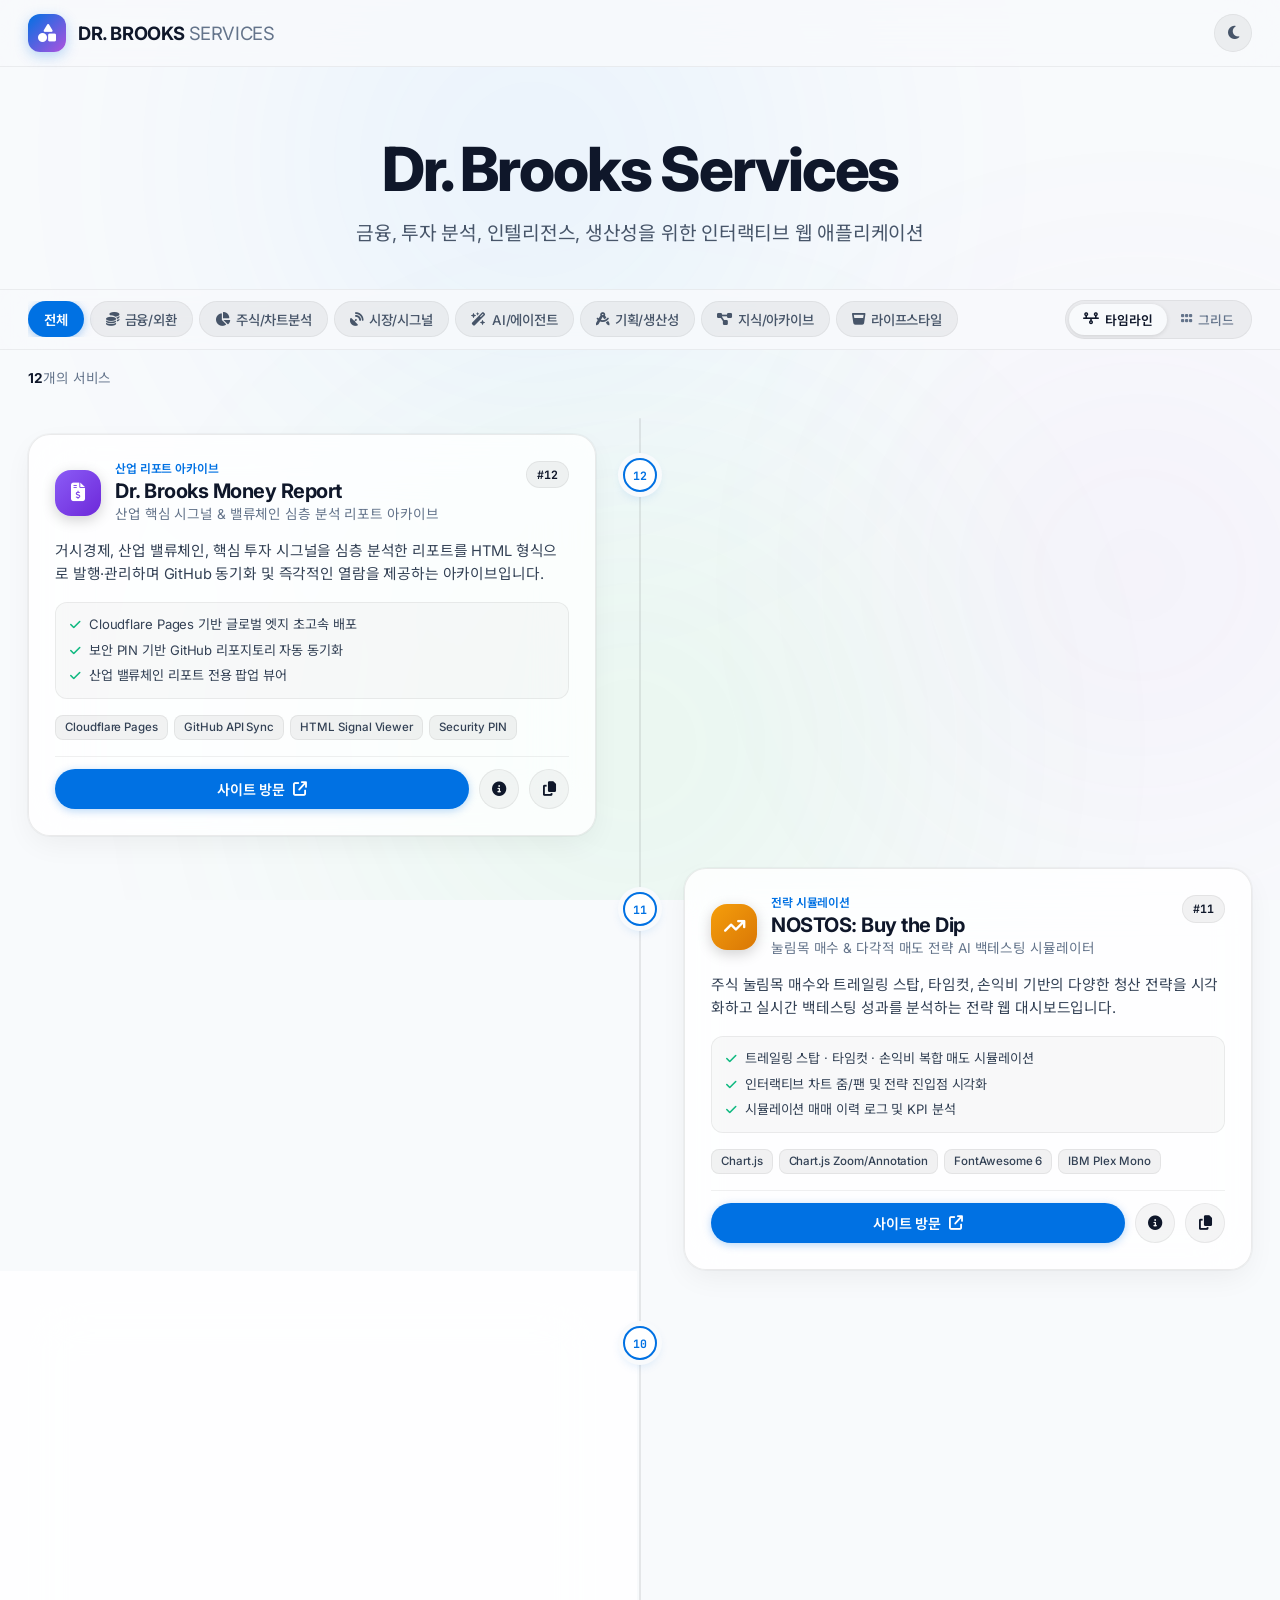
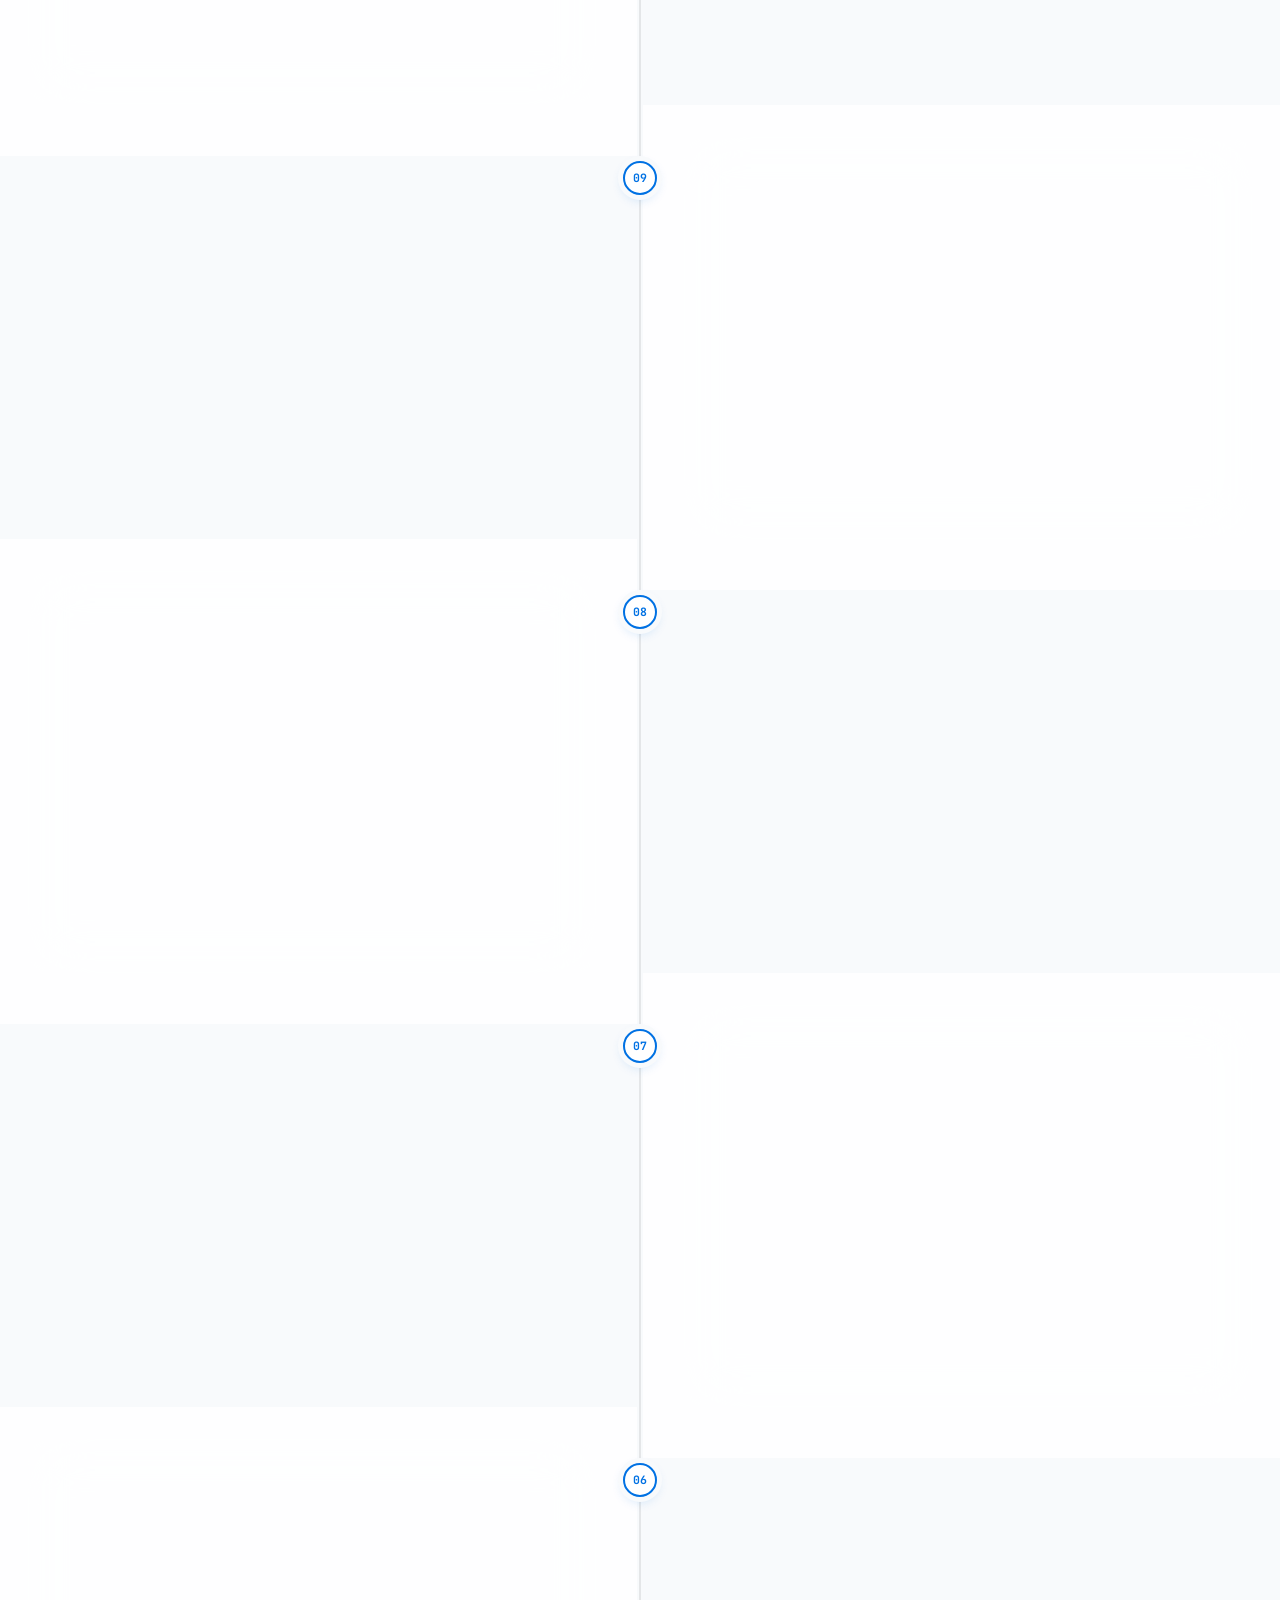
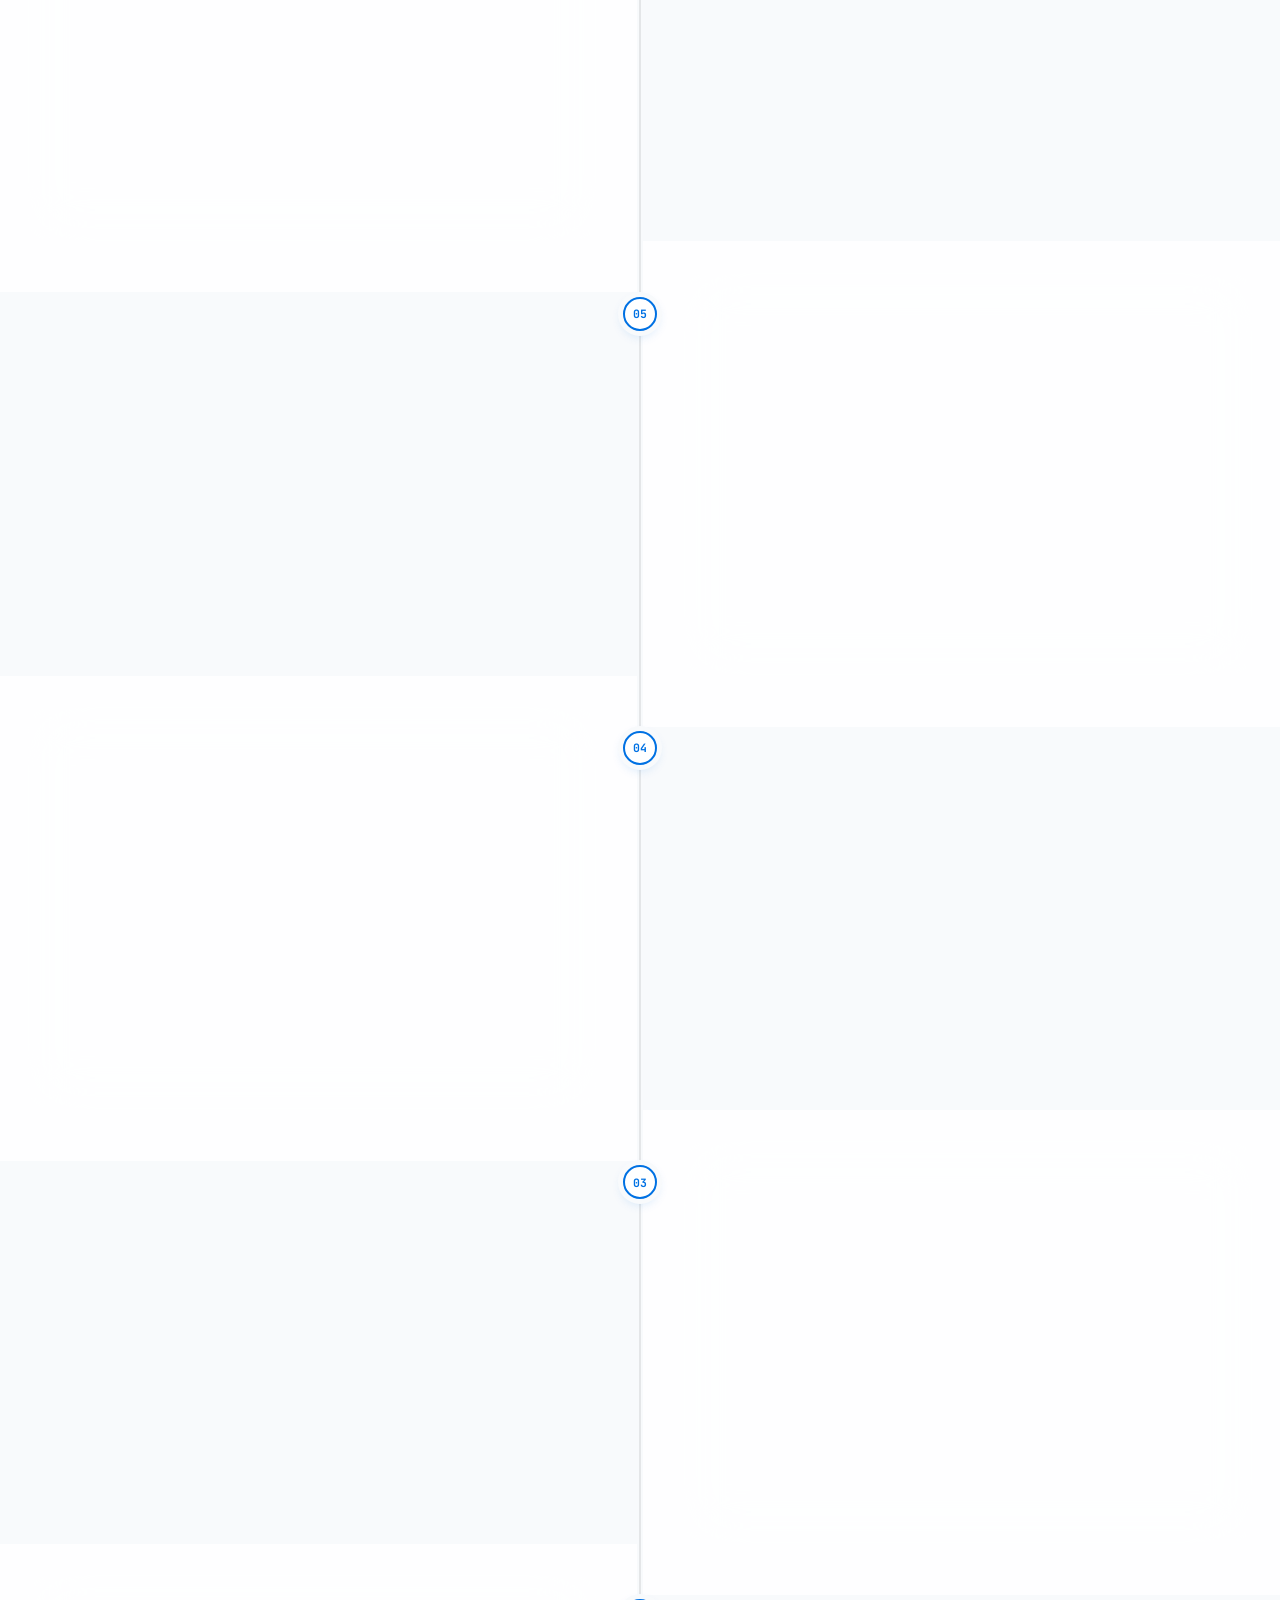
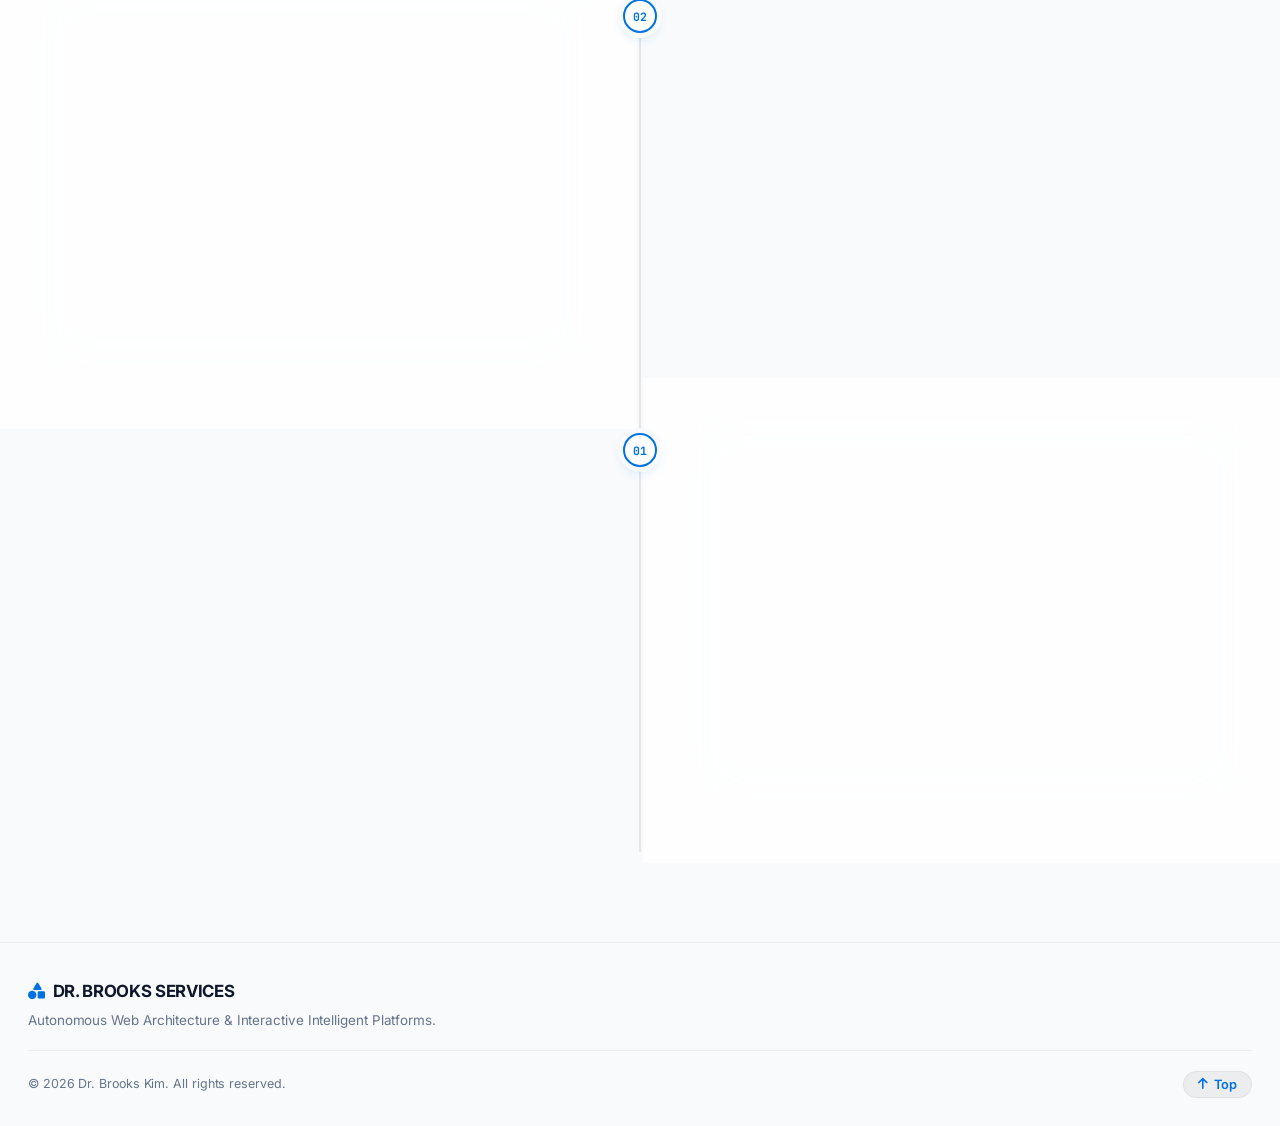
==== index.html @ bc6098f4 "Revert "perf: optimize scroll rendering pipeline and GPU compositing for Chrome" This reverts commit" ====
<!DOCTYPE html>
<html lang="ko" data-theme="light">
<head>
  <meta charset="UTF-8">
  <meta name="viewport" content="width=device-width, initial-scale=1.0">
  <title>Dr. Brooks Services</title>
  <meta name="description" content="Dr. Brooks Kim의 웹 서비스 및 애플리케이션 포털">
  
  <!-- Open Graph -->
  <meta property="og:title" content="Dr. Brooks Services">
  <meta property="og:description" content="금융, 투자, AI, 생산성을 위한 인터랙티브 웹 서비스 모음">
  <meta property="og:type" content="website">

  <!-- Favicon -->
  <link rel="icon" href="data:image/svg+xml,<svg xmlns=%22http://www.w3.org/2000/svg%22 viewBox=%220 0 100 100%22><text y=%22.9em%22 font-size=%2290%22>🚀</text></svg>">

  <!-- Google Fonts: Inter & Noto Sans KR -->
  <link rel="preconnect" href="https://fonts.googleapis.com">
  <link rel="preconnect" href="https://fonts.gstatic.com" crossorigin>
  <link href="https://fonts.googleapis.com/css2?family=Inter:wght@300;400;500;600;700;800;900&family=JetBrains+Mono:wght@400;500;600;700&family=Noto+Sans+KR:wght@300;400;500;600;700;800;900&display=swap" rel="stylesheet">
  
  <!-- FontAwesome 6 CDN -->
  <link rel="stylesheet" href="https://cdnjs.cloudflare.com/ajax/libs/font-awesome/6.5.1/css/all.min.css">

  <!-- Custom Stylesheet -->
  <link rel="stylesheet" href="style.css?v=20260821_01">
</head>
<body>

  <!-- Ambient Glow Background Canvas -->
  <div class="ambient-glow" aria-hidden="true">
    <div class="glow-sphere sphere-1"></div>
    <div class="glow-sphere sphere-2"></div>
    <div class="glow-sphere sphere-3"></div>
  </div>

  <!-- Main App Shell -->
  <div class="app-layout">
    
    <!-- Top Navigation Header -->
    <header class="site-header">
      <div class="header-container">
        <div class="brand-group">
          <div class="brand-logo">
            <span class="logo-icon"><i class="fa-solid fa-shapes"></i></span>
          </div>
          <div class="brand-meta">
            <h1 class="brand-title">DR. BROOKS <span>SERVICES</span></h1>
          </div>
        </div>

        <div class="header-actions">
          <button id="themeToggleBtn" class="btn-theme-toggle" aria-label="테마 전환" title="다크/라이트 테마 전환">
            <i class="fa-solid fa-moon icon-dark"></i>
            <i class="fa-solid fa-sun icon-light"></i>
          </button>
        </div>
      </div>
    </header>

    <!-- Hero Section -->
    <section class="hero-section">
      <div class="hero-content">
        <h2 class="hero-title">
          Dr. Brooks Services
        </h2>
        <p class="hero-desc">
          금융, 투자 분석, 인텔리전스, 생산성을 위한 인터랙티브 웹 애플리케이션
        </p>
      </div>
    </section>

    <!-- Interactive Control Bar -->
    <section class="control-section">
      <div class="control-container">
        
        <!-- Category Filter Tabs -->
        <div class="filter-tabs-scroll">
          <div class="filter-tabs" id="categoryFilterGroup" role="tablist">
            <button class="filter-tab active" data-category="all" role="tab" aria-selected="true">
              전체
            </button>
            <button class="filter-tab" data-category="finance" role="tab" aria-selected="false">
              <i class="fa-solid fa-coins"></i> 금융/외환
            </button>
            <button class="filter-tab" data-category="stock" role="tab" aria-selected="false">
              <i class="fa-solid fa-chart-pie"></i> 주식/차트분석
            </button>
            <button class="filter-tab" data-category="market" role="tab" aria-selected="false">
              <i class="fa-solid fa-satellite-dish"></i> 시장/시그널
            </button>
            <button class="filter-tab" data-category="ai" role="tab" aria-selected="false">
              <i class="fa-solid fa-wand-magic-sparkles"></i> AI/에이전트
            </button>
            <button class="filter-tab" data-category="productivity" role="tab" aria-selected="false">
              <i class="fa-solid fa-compass-drafting"></i> 기획/생산성
            </button>
            <button class="filter-tab" data-category="knowledge" role="tab" aria-selected="false">
              <i class="fa-solid fa-diagram-project"></i> 지식/아카이브
            </button>
            <button class="filter-tab" data-category="lifestyle" role="tab" aria-selected="false">
              <i class="fa-solid fa-whiskey-glass"></i> 라이프스타일
            </button>
          </div>
        </div>

        <!-- View Mode Toggle Buttons -->
        <div class="view-toggle-group">
          <button id="viewTimelineBtn" class="btn-view-toggle active" data-view="timeline" title="타임라인 뷰">
            <i class="fa-solid fa-timeline"></i>
            <span class="view-label">타임라인</span>
          </button>
          <button id="viewGridBtn" class="btn-view-toggle" data-view="grid" title="그리드 뷰">
            <i class="fa-solid fa-grip"></i>
            <span class="view-label">그리드</span>
          </button>
        </div>

      </div>
    </section>

    <!-- Active Filter Status & Result Count -->
    <div class="results-bar-container">
      <div class="results-bar">
        <div class="results-count">
          <span id="filteredCount">12</span>개의 서비스
        </div>
        <div class="results-actions">
          <button id="resetFiltersBtn" class="btn-reset-filters hidden">
            <i class="fa-solid fa-rotate-left"></i> 필터 초기화
          </button>
        </div>
      </div>
    </div>

    <!-- Main Content Area: Timeline View or Grid View Container -->
    <main class="main-showcase-container">
      
      <!-- 1. Timeline View Container (Default) -->
      <section id="timelineViewSection" class="timeline-section active">
        <div class="timeline-track"></div>
        <div class="timeline-items" id="timelineItemsContainer">
          <!-- Timeline Cards rendered by app.js -->
        </div>
      </section>

      <!-- 2. Grid View Container -->
      <section id="gridViewSection" class="grid-section">
        <div class="services-grid" id="gridItemsContainer">
          <!-- Grid Cards rendered by app.js -->
        </div>
      </section>

      <!-- Empty State -->
      <div id="emptyStateContainer" class="empty-state hidden">
        <div class="empty-icon"><i class="fa-solid fa-magnifying-glass"></i></div>
        <h3>검색 결과가 없습니다</h3>
        <p>다른 검색어나 카테고리 필터를 선택해 보세요.</p>
        <button id="emptyResetBtn" class="btn btn-primary">전체 서비스 보기</button>
      </div>

    </main>

    <!-- Footer -->
    <footer class="site-footer">
      <div class="footer-container">
        <div class="footer-brand">
          <div class="footer-logo">
            <i class="fa-solid fa-shapes"></i>
            <span>DR. BROOKS SERVICES</span>
          </div>
          <p class="footer-desc">
            Autonomous Web Architecture &amp; Interactive Intelligent Platforms.
          </p>
        </div>
      </div>

      <div class="footer-bottom">
        <p>&copy; 2026 Dr. Brooks Kim. All rights reserved.</p>
        <button id="backToTopBtn" class="btn-back-to-top" title="맨 위로 이동">
          <i class="fa-solid fa-arrow-up"></i> Top
        </button>
      </div>
    </footer>

  </div>

  <!-- Service Detail Modal -->
  <div id="serviceDetailModal" class="modal-overlay hidden" role="dialog" aria-modal="true" aria-labelledby="modalTitle">
    <div class="modal-backdrop" id="modalBackdrop"></div>
    <div class="modal-card">
      
      <!-- Modal Header -->
      <div class="modal-header">
        <div class="modal-badge-group">
          <span class="modal-category-badge" id="modalCategoryBadge">Finance</span>
        </div>
        <button class="modal-close-btn" id="modalCloseBtn" aria-label="닫기">
          <i class="fa-solid fa-xmark"></i>
        </button>
      </div>

      <!-- Modal Body -->
      <div class="modal-body">
        <div class="modal-hero-info">
          <div class="modal-icon-wrap" id="modalIconWrap">
            <i class="fa-solid fa-coins" id="modalIcon"></i>
          </div>
          <div class="modal-titles">
            <h3 class="modal-title" id="modalTitle">서비스명</h3>
            <p class="modal-tagline" id="modalTagline">서비스 슬로건</p>
          </div>
        </div>

        <p class="modal-description" id="modalDesc">상세 설명</p>

        <!-- Highlights Section -->
        <div class="modal-section">
          <h4 class="modal-section-title"><i class="fa-solid fa-star"></i> 주요 기능</h4>
          <ul class="modal-highlights-list" id="modalHighlights">
            <!-- Rendered by JS -->
          </ul>
        </div>

        <!-- Tech Stack Section -->
        <div class="modal-section">
          <h4 class="modal-section-title"><i class="fa-solid fa-code"></i> 기술 스택</h4>
          <div class="modal-tech-stack" id="modalTechStack">
            <!-- Rendered by JS -->
          </div>
        </div>

        <!-- Meta Info Grid -->
        <div class="modal-meta-grid">
          <div class="modal-meta-item">
            <span class="meta-lbl">도메인</span>
            <span class="meta-val" id="modalDomain">drbrookskim.github.io</span>
          </div>
        </div>
      </div>

      <!-- Modal Footer -->
      <div class="modal-footer">
        <button class="btn btn-secondary" id="modalCopyUrlBtn">
          <i class="fa-solid fa-link"></i> 링크 복사
        </button>
        <a href="#" target="_blank" rel="noopener" class="btn btn-primary" id="modalLaunchBtn">
          <span>사이트 방문</span>
          <i class="fa-solid fa-arrow-up-right-from-square"></i>
        </a>
      </div>

    </div>
  </div>

  <!-- Toast Notification Container -->
  <div id="toastContainer" class="toast-container" aria-live="polite"></div>

  <!-- Application Logic -->
  <script src="app.js?v=20260821_01"></script>
</body>
</html>
---- style.css ----
/* ==========================================================================
   DR. BROOKS SERVICES — GLASSMORPHISM THEME SYSTEM
   Optimized for Apple-inspired Light & Dark Modes
   ========================================================================== */

/* --- 1. Design Tokens & Color Palette --- */
:root {
  /* Typography Stack: English -> Inter, Korean -> Noto Sans KR */
  --font-system: 'Inter', 'Noto Sans KR', -apple-system, BlinkMacSystemFont, 'Segoe UI', Roboto, sans-serif;
  --font-mono: 'JetBrains Mono', 'Noto Sans KR', ui-monospace, Menlo, Consolas, monospace;

  /* Squircles & Radius */
  --radius-xs: 8px;
  --radius-sm: 12px;
  --radius-md: 16px;
  --radius-lg: 22px;
  --radius-xl: 28px;
  --radius-full: 9999px;

  /* Apple Spring Motion Timings */
  --spring-instant: 100ms cubic-bezier(0, 0, 0.2, 1);
  --spring-snappy: 0.3s cubic-bezier(0.16, 1, 0.3, 1);
  --spring-gentle: 0.45s cubic-bezier(0.16, 1, 0.3, 1);
  --spring-bounce: 0.5s cubic-bezier(0.34, 1.56, 0.64, 1);

  /* Light Theme (Pristine Light Glassmorphism on Clean Modern Canvas) */
  --bg-body: #f8fafc;
  --bg-card: rgba(255, 255, 255, 0.82);
  --bg-card-hover: rgba(255, 255, 255, 0.95);
  --bg-chrome: rgba(248, 250, 252, 0.84);
  --bg-elevated: rgba(0, 0, 0, 0.04);
  --bg-subtle: rgba(0, 0, 0, 0.02);
  --bg-pill: rgba(0, 0, 0, 0.05);

  --border-glass: rgba(0, 0, 0, 0.08);
  --border-subtle: rgba(0, 0, 0, 0.05);
  --border-divider: rgba(0, 0, 0, 0.06);

  --text-primary: #0f172a;
  --text-secondary: #475569;
  --text-muted: #64748b;
  --text-faint: #94a3b8;

  /* Card Internal Colors (Light Glass) */
  --card-text-title: #0f172a;
  --card-text-desc: #334155;
  --card-text-muted: #64748b;
  --card-bg-subtle: rgba(0, 0, 0, 0.025);
  --card-border-subtle: rgba(0, 0, 0, 0.06);
  --card-bg-pill: rgba(0, 0, 0, 0.05);
  --card-btn-detail: rgba(0, 0, 0, 0.04);
  --card-btn-detail-hover: rgba(0, 0, 0, 0.08);

  /* Apple Accent Colors */
  --apple-blue: #0071e3;
  --apple-blue-hover: #0077ed;
  --apple-teal: #0284c7;
  --apple-green: #10b981;
  --apple-amber: #f59e0b;
  --apple-purple: #8b5cf6;
  --apple-rose: #f43f5e;

  /* Shadows */
  --shadow-ambient: 0 4px 14px rgba(0, 0, 0, 0.04);
  --shadow-card: 0 10px 30px -4px rgba(0, 0, 0, 0.06), 0 0 1px 1px rgba(0, 0, 0, 0.04);
  --shadow-card-hover: 0 20px 40px -8px rgba(0, 0, 0, 0.18), 0 0 1px 1px rgba(255, 255, 255, 0.4);
  --shadow-modal: 0 30px 70px -15px rgba(0, 0, 0, 0.25), 0 0 1px 1px rgba(0, 0, 0, 0.08);

  /* Timeline */
  --timeline-line: rgba(0, 0, 0, 0.08);
  --timeline-node-bg: #ffffff;
  --timeline-node-color: #0071e3;
  --timeline-node-shadow: 0 0 0 5px var(--bg-body), 0 4px 12px rgba(0, 113, 227, 0.2);
}

/* Dark Theme (Luxurious Deep Space Dark Glassmorphism) */
[data-theme="dark"] {
  --bg-body: #080c14;
  --bg-card: rgba(18, 24, 38, 0.72);
  --bg-card-hover: rgba(26, 34, 52, 0.88);
  --bg-chrome: rgba(8, 12, 20, 0.82);
  --bg-elevated: rgba(255, 255, 255, 0.08);
  --bg-subtle: rgba(255, 255, 255, 0.03);
  --bg-pill: rgba(255, 255, 255, 0.08);

  --border-glass: rgba(255, 255, 255, 0.12);
  --border-subtle: rgba(255, 255, 255, 0.08);
  --border-divider: rgba(255, 255, 255, 0.07);

  --text-primary: #f8fafc;
  --text-secondary: #cbd5e1;
  --text-muted: #94a3b8;
  --text-faint: #475569;

  /* Card Internal Colors (Dark Glass) */
  --card-text-title: #ffffff;
  --card-text-desc: rgba(255, 255, 255, 0.88);
  --card-text-muted: rgba(255, 255, 255, 0.65);
  --card-bg-subtle: rgba(255, 255, 255, 0.04);
  --card-border-subtle: rgba(255, 255, 255, 0.09);
  --card-bg-pill: rgba(255, 255, 255, 0.08);
  --card-btn-detail: rgba(255, 255, 255, 0.10);
  --card-btn-detail-hover: rgba(255, 255, 255, 0.22);

  --apple-blue: #2997ff;
  --apple-blue-hover: #40a9ff;
  --apple-teal: #38bdf8;
  --apple-green: #34c759;
  --apple-amber: #fbbf24;
  --apple-purple: #a855f7;
  --apple-rose: #fb7185;

  --shadow-ambient: 0 4px 20px rgba(0, 0, 0, 0.5);
  --shadow-card: 0 16px 40px -8px rgba(0, 0, 0, 0.6), inset 0 1px 1px rgba(255, 255, 255, 0.12);
  --shadow-card-hover: 0 24px 50px -10px rgba(0, 0, 0, 0.8), inset 0 1px 1px rgba(255, 255, 255, 0.25);
  --shadow-modal: 0 35px 80px -15px rgba(0, 0, 0, 0.85), inset 0 1px 1px rgba(255, 255, 255, 0.2);

  --timeline-line: rgba(255, 255, 255, 0.12);
  --timeline-node-bg: #0f172a;
  --timeline-node-color: #2997ff;
  --timeline-node-shadow: 0 0 0 5px var(--bg-body), 0 4px 14px rgba(41, 151, 255, 0.35);
}

/* --- 2. Base & Reset --- */
*, *::before, *::after {
  box-sizing: border-box;
  margin: 0;
  padding: 0;
  -webkit-tap-highlight-color: transparent;
}

html {
  font-size: 16px;
  scroll-behavior: smooth;
  -webkit-font-smoothing: antialiased;
  -moz-osx-font-smoothing: grayscale;
}

body {
  font-family: var(--font-system);
  background-color: var(--bg-body);
  color: var(--text-primary);
  min-height: 100vh;
  line-height: 1.5;
  overflow-x: hidden;
  letter-spacing: -0.005em;
  transition: background-color var(--spring-snappy), color var(--spring-snappy);
}

a {
  color: inherit;
  text-decoration: none;
}

button, input {
  font-family: inherit;
  font-size: inherit;
  border: none;
  background: none;
  color: inherit;
}

button {
  cursor: pointer;
  user-select: none;
}

/* Instant Tactile Feedback on Pointer Press */
button:active, .filter-tab:active, .btn-card-launch:active, .btn-card-detail:active {
  transform: scale(0.96) !important;
  transition: transform var(--spring-instant) !important;
}

/* --- 3. Subtle Ambient Light Fields --- */
.ambient-glow {
  position: fixed;
  inset: 0;
  pointer-events: none;
  z-index: 0;
  overflow: hidden;
}

.glow-sphere {
  position: absolute;
  border-radius: 50%;
  filter: blur(140px);
  opacity: 0.14;
  transition: opacity var(--spring-snappy);
}

[data-theme="dark"] .glow-sphere {
  opacity: 0.28;
}

.sphere-1 {
  width: 680px;
  height: 680px;
  top: -180px;
  left: 15%;
  background: radial-gradient(circle, #2997ff 0%, rgba(41, 151, 255, 0) 70%);
}

.sphere-2 {
  width: 520px;
  height: 520px;
  top: 35%;
  right: -120px;
  background: radial-gradient(circle, #af52de 0%, rgba(175, 82, 222, 0) 70%);
}

.sphere-3 {
  width: 750px;
  height: 750px;
  bottom: -220px;
  left: 20%;
  background: radial-gradient(circle, #30d158 0%, rgba(48, 209, 88, 0) 70%);
}

/* --- 4. Main App Layout --- */
.app-layout {
  position: relative;
  z-index: 1;
  display: flex;
  flex-direction: column;
  min-height: 100vh;
}

/* --- 5. Translucent Header Bar --- */
.site-header {
  position: sticky;
  top: 0;
  z-index: 50;
  background: var(--bg-chrome);
  backdrop-filter: blur(28px) saturate(190%);
  -webkit-backdrop-filter: blur(28px) saturate(190%);
  border-bottom: 1px solid var(--border-divider);
  transition: background-color var(--spring-snappy), border-color var(--spring-snappy);
}

.header-container {
  max-width: 1280px;
  margin: 0 auto;
  padding: 14px 28px;
  display: flex;
  align-items: center;
  justify-content: space-between;
  gap: 16px;
}

.brand-group {
  display: flex;
  align-items: center;
  gap: 12px;
}

.brand-logo {
  width: 38px;
  height: 38px;
  border-radius: var(--radius-sm);
  background: linear-gradient(135deg, #0071e3 0%, #af52de 100%);
  display: flex;
  align-items: center;
  justify-content: center;
  color: #ffffff;
  font-size: 18px;
  box-shadow: 0 4px 14px rgba(0, 113, 227, 0.28);
}

.brand-title {
  font-size: 1.15rem;
  font-weight: 700;
  letter-spacing: -0.022em;
  color: var(--text-primary);
  line-height: 1.2;
}

.brand-title span {
  font-weight: 400;
  color: var(--text-muted);
}

.header-actions {
  display: flex;
  align-items: center;
  gap: 10px;
}

.btn-theme-toggle {
  width: 38px;
  height: 38px;
  border-radius: var(--radius-full);
  background: var(--bg-pill);
  border: 1px solid var(--border-subtle);
  display: flex;
  align-items: center;
  justify-content: center;
  color: var(--text-primary);
  font-size: 0.95rem;
  transition: all var(--spring-snappy);
}

.btn-theme-toggle:hover {
  background: var(--bg-elevated);
  border-color: var(--border-glass);
  transform: scale(1.05);
}

[data-theme="dark"] .icon-light {
  display: block;
  color: #fbbf24;
}
[data-theme="dark"] .icon-dark {
  display: none;
}
[data-theme="light"] .icon-light {
  display: none;
}
[data-theme="light"] .icon-dark {
  display: block;
  color: #475569;
}

/* --- 6. Hero Section --- */
.hero-section {
  padding: 68px 24px 40px;
  max-width: 860px;
  margin: 0 auto;
  text-align: center;
}

.hero-title {
  font-size: clamp(2.3rem, 5.2vw, 3.8rem);
  font-weight: 800;
  line-height: 1.12;
  letter-spacing: -0.035em;
  color: var(--text-primary);
  margin-bottom: 16px;
}

.hero-desc {
  font-size: clamp(1.02rem, 1.8vw, 1.2rem);
  color: var(--text-secondary);
  max-width: 620px;
  margin: 0 auto;
  line-height: 1.55;
  letter-spacing: -0.012em;
}

/* --- 7. Control & Filter Bar --- */
.control-section {
  position: sticky;
  top: 67px;
  z-index: 40;
  background: var(--bg-chrome);
  backdrop-filter: blur(28px) saturate(190%);
  -webkit-backdrop-filter: blur(28px) saturate(190%);
  border-top: 1px solid var(--border-divider);
  border-bottom: 1px solid var(--border-divider);
  padding: 10px 28px;
}

.control-container {
  max-width: 1280px;
  margin: 0 auto;
  display: flex;
  align-items: center;
  justify-content: space-between;
  gap: 16px;
}

.filter-tabs-scroll {
  overflow-x: auto;
  scrollbar-width: none;
  -ms-overflow-style: none;
  flex: 1;
}

.filter-tabs-scroll::-webkit-scrollbar {
  display: none;
}

.filter-tabs {
  display: flex;
  align-items: center;
  gap: 6px;
  white-space: nowrap;
}

.filter-tab {
  padding: 7px 15px;
  border-radius: var(--radius-full);
  background: var(--bg-pill);
  border: 1px solid var(--border-subtle);
  font-size: 0.84rem;
  font-weight: 500;
  color: var(--text-secondary);
  display: inline-flex;
  align-items: center;
  gap: 6px;
  letter-spacing: -0.01em;
  transition: all var(--spring-snappy);
}

.filter-tab:hover {
  background: var(--bg-elevated);
  color: var(--text-primary);
}

.filter-tab.active {
  background: var(--apple-blue);
  border-color: transparent;
  color: #ffffff;
  font-weight: 600;
  box-shadow: 0 2px 10px rgba(0, 113, 227, 0.35);
}

/* Segmented View Control */
.view-toggle-group {
  display: flex;
  align-items: center;
  background: var(--bg-pill);
  border: 1px solid var(--border-subtle);
  border-radius: var(--radius-full);
  padding: 3px;
  flex-shrink: 0;
}

.btn-view-toggle {
  padding: 6px 14px;
  border-radius: var(--radius-full);
  display: inline-flex;
  align-items: center;
  gap: 6px;
  font-size: 0.8rem;
  font-weight: 500;
  color: var(--text-muted);
  transition: all var(--spring-snappy);
}

.btn-view-toggle.active {
  background: var(--bg-body);
  color: var(--text-primary);
  font-weight: 600;
  box-shadow: 0 1px 4px rgba(0, 0, 0, 0.12);
}

[data-theme="dark"] .btn-view-toggle.active {
  background: rgba(255, 255, 255, 0.16);
  color: #ffffff;
  box-shadow: 0 1px 6px rgba(0, 0, 0, 0.4);
}

/* --- 8. Results Counter --- */
.results-bar-container {
  max-width: 1280px;
  margin: 0 auto;
  padding: 18px 28px 6px;
  width: 100%;
}

.results-bar {
  display: flex;
  align-items: center;
  justify-content: space-between;
  font-size: 0.85rem;
  color: var(--text-muted);
}

.results-count span {
  font-weight: 700;
  color: var(--text-primary);
}

.btn-reset-filters {
  display: inline-flex;
  align-items: center;
  gap: 6px;
  font-size: 0.8rem;
  font-weight: 600;
  color: var(--apple-blue);
  padding: 4px 12px;
  border-radius: var(--radius-full);
  background: var(--bg-pill);
  border: 1px solid var(--border-subtle);
  transition: all var(--spring-snappy);
}

.btn-reset-filters:hover {
  background: var(--bg-elevated);
}

/* --- 9. Main Showcase Container --- */
.main-showcase-container {
  max-width: 1280px;
  margin: 0 auto;
  padding: 24px 28px 90px;
  width: 100%;
  flex: 1;
}

.timeline-section, .grid-section {
  display: none;
}

.timeline-section.active, .grid-section.active {
  display: block;
}

/* ==========================================================================
   10. TIMELINE VIEW
   ========================================================================== */
.timeline-section {
  position: relative;
  padding: 16px 0 40px;
}

.timeline-track {
  position: absolute;
  left: 28px;
  top: 0;
  bottom: 0;
  width: 2px;
  background: var(--timeline-line);
  border-radius: 1px;
}

@media (min-width: 900px) {
  .timeline-track {
    left: 50%;
    transform: translateX(-50%);
  }
}

.timeline-items {
  display: flex;
  flex-direction: column;
  gap: 32px;
  position: relative;
}

.timeline-item {
  position: relative;
  display: flex;
  flex-direction: column;
  padding-left: 64px;
}

@media (min-width: 900px) {
  .timeline-item {
    width: 50%;
    padding-left: 0;
  }

  .timeline-item:nth-child(odd) {
    align-self: flex-start;
    padding-right: 44px;
  }

  .timeline-item:nth-child(even) {
    align-self: flex-end;
    padding-left: 44px;
  }
}

/* Timeline Capsule Node */
.timeline-node {
  position: absolute;
  left: 12px;
  top: 24px;
  width: 34px;
  height: 34px;
  border-radius: var(--radius-full);
  background: var(--timeline-node-bg);
  border: 2px solid var(--timeline-node-color);
  box-shadow: var(--timeline-node-shadow);
  display: flex;
  align-items: center;
  justify-content: center;
  font-family: var(--font-mono);
  font-size: 0.72rem;
  font-weight: 700;
  color: var(--timeline-node-color);
  z-index: 10;
  transition: all var(--spring-snappy);
}

@media (min-width: 900px) {
  .timeline-item:nth-child(odd) .timeline-node {
    left: auto;
    right: -17px;
  }

  .timeline-item:nth-child(even) .timeline-node {
    left: -17px;
  }
}

.timeline-item:hover .timeline-node {
  background: var(--timeline-node-color);
  color: #ffffff;
  transform: scale(1.14);
}

/* ==========================================================================
   11. GLASSMORPHISM CARDS
   ========================================================================== */
.showcase-card {
  background: var(--bg-card);
  backdrop-filter: blur(28px) saturate(190%);
  -webkit-backdrop-filter: blur(28px) saturate(190%);
  border: 1px solid var(--border-glass);
  border-radius: var(--radius-lg);
  padding: 26px;
  display: flex;
  flex-direction: column;
  gap: 16px;
  box-shadow: var(--shadow-card);
  position: relative;
  overflow: hidden;
  cursor: pointer;
  transition: transform var(--spring-snappy), box-shadow var(--spring-snappy), background var(--spring-snappy), border-color var(--spring-snappy);
}

/* Hover & Selected State: Card smoothly transforms into service gradient */
.showcase-card:hover,
.showcase-card.is-selected {
  transform: translateY(-5px) scale(1.01);
  background: var(--card-gradient, linear-gradient(135deg, #0071e3, #af52de)) !important;
  box-shadow: var(--shadow-card-hover), 0 14px 34px rgba(0, 0, 0, 0.35);
  border-color: rgba(255, 255, 255, 0.45);
}

/* On hover/selected: adjust internal typography & badges for clean legibility */
.showcase-card:hover .card-title,
.showcase-card.is-selected .card-title {
  color: #ffffff !important;
}

.showcase-card:hover .card-tagline,
.showcase-card.is-selected .card-tagline,
.showcase-card:hover .card-desc,
.showcase-card.is-selected .card-desc {
  color: rgba(255, 255, 255, 0.94) !important;
}

.showcase-card:hover .card-seq-badge,
.showcase-card.is-selected .card-seq-badge {
  color: rgba(255, 255, 255, 0.9) !important;
}

.showcase-card:hover .card-cat-badge,
.showcase-card.is-selected .card-cat-badge {
  background: rgba(255, 255, 255, 0.22) !important;
  border-color: rgba(255, 255, 255, 0.35) !important;
  color: #ffffff !important;
}

.showcase-card:hover .card-highlights,
.showcase-card.is-selected .card-highlights {
  background: rgba(0, 0, 0, 0.2) !important;
  border-color: rgba(255, 255, 255, 0.22) !important;
}

.showcase-card:hover .card-highlights li,
.showcase-card.is-selected .card-highlights li {
  color: rgba(255, 255, 255, 0.95) !important;
}

.showcase-card:hover .card-highlights li i,
.showcase-card.is-selected .card-highlights li i {
  color: #ffffff !important;
}

.showcase-card:hover .tech-badge,
.showcase-card.is-selected .tech-badge {
  background: rgba(255, 255, 255, 0.2) !important;
  border-color: rgba(255, 255, 255, 0.3) !important;
  color: #ffffff !important;
}

.showcase-card:hover .card-footer,
.showcase-card.is-selected .card-footer {
  border-top-color: rgba(255, 255, 255, 0.2) !important;
}

.showcase-card:hover .btn-card-launch,
.showcase-card.is-selected .btn-card-launch {
  background: #ffffff !important;
  color: #0f172a !important;
  font-weight: 700;
  box-shadow: 0 4px 16px rgba(0, 0, 0, 0.25);
}

.showcase-card:hover .btn-card-detail,
.showcase-card.is-selected .btn-card-detail {
  background: rgba(255, 255, 255, 0.24) !important;
  color: #ffffff !important;
  border-color: rgba(255, 255, 255, 0.35) !important;
}

/* Card Header */
.card-header {
  display: flex;
  align-items: flex-start;
  justify-content: space-between;
  gap: 12px;
}

.card-identity {
  display: flex;
  align-items: center;
  gap: 14px;
}

/* Apple Squircle Icon Box */
.card-icon-box {
  width: 46px;
  height: 46px;
  border-radius: var(--radius-md);
  display: flex;
  align-items: center;
  justify-content: center;
  font-size: 19px;
  color: #ffffff;
  flex-shrink: 0;
  box-shadow: 0 4px 14px rgba(0, 0, 0, 0.18);
  transition: transform var(--spring-snappy);
}

.showcase-card:hover .card-icon-box,
.showcase-card.is-selected .card-icon-box {
  transform: scale(1.08);
  box-shadow: 0 6px 18px rgba(0, 0, 0, 0.25);
}

.card-title-meta {
  display: flex;
  flex-direction: column;
}

.card-seq-badge {
  font-size: 0.74rem;
  font-weight: 600;
  color: var(--apple-blue);
  letter-spacing: -0.01em;
  transition: color var(--spring-snappy);
}

.card-title {
  font-size: 1.25rem;
  font-weight: 700;
  letter-spacing: -0.025em;
  color: var(--card-text-title);
  line-height: 1.25;
  transition: color var(--spring-snappy);
}

.card-tagline {
  font-size: 0.85rem;
  color: var(--card-text-muted);
  font-weight: 400;
  letter-spacing: -0.008em;
  transition: color var(--spring-snappy);
}

.card-cat-badge {
  font-family: var(--font-mono);
  padding: 4px 10px;
  border-radius: var(--radius-full);
  background: var(--card-bg-pill);
  border: 1px solid var(--card-border-subtle);
  font-size: 0.72rem;
  font-weight: 700;
  color: var(--card-text-title);
  white-space: nowrap;
  transition: all var(--spring-snappy);
}

/* Card Body */
.card-desc {
  font-size: 0.92rem;
  color: var(--card-text-desc);
  line-height: 1.55;
  letter-spacing: -0.01em;
  transition: color var(--spring-snappy);
}

.card-highlights {
  list-style: none;
  display: flex;
  flex-direction: column;
  gap: 6px;
  background: var(--card-bg-subtle);
  border: 1px solid var(--card-border-subtle);
  border-radius: var(--radius-sm);
  padding: 12px 14px;
  transition: all var(--spring-snappy);
}

.card-highlights li {
  font-size: 0.82rem;
  color: var(--card-text-desc);
  display: flex;
  align-items: center;
  gap: 8px;
  letter-spacing: -0.008em;
  transition: color var(--spring-snappy);
}

.card-highlights li i {
  color: var(--apple-green);
  font-size: 0.75rem;
  flex-shrink: 0;
}

/* Tech Badges */
.card-tech-stack {
  display: flex;
  flex-wrap: wrap;
  gap: 6px;
}

.tech-badge {
  font-size: 0.72rem;
  font-weight: 500;
  padding: 3px 9px;
  border-radius: var(--radius-xs);
  background: var(--card-bg-pill);
  border: 1px solid var(--card-border-subtle);
  color: var(--card-text-desc);
  letter-spacing: -0.005em;
  transition: all var(--spring-snappy);
}

/* Card Footer Actions */
.card-footer {
  display: flex;
  align-items: center;
  justify-content: space-between;
  gap: 10px;
  padding-top: 12px;
  border-top: 1px solid var(--card-border-subtle);
  transition: border-color var(--spring-snappy);
}

.btn-card-launch {
  flex: 1;
  height: 40px;
  border-radius: var(--radius-full);
  background: var(--apple-blue);
  color: #ffffff;
  font-size: 0.88rem;
  font-weight: 600;
  display: inline-flex;
  align-items: center;
  justify-content: center;
  gap: 8px;
  letter-spacing: -0.01em;
  box-shadow: 0 2px 8px rgba(0, 113, 227, 0.28);
  transition: all var(--spring-snappy);
}

.btn-card-launch:hover {
  background: var(--apple-blue-hover);
  box-shadow: 0 4px 14px rgba(0, 113, 227, 0.45);
}

.btn-card-detail {
  width: 40px;
  height: 40px;
  border-radius: var(--radius-full);
  background: var(--card-btn-detail);
  border: 1px solid var(--card-border-subtle);
  color: var(--card-text-title);
  display: inline-flex;
  align-items: center;
  justify-content: center;
  font-size: 0.9rem;
  transition: all var(--spring-snappy);
}

.btn-card-detail:hover {
  background: var(--card-btn-detail-hover);
  border-color: var(--border-glass);
}

/* ==========================================================================
   12. GRID VIEW
   ========================================================================== */
.services-grid {
  display: grid;
  grid-template-columns: 1fr;
  gap: 24px;
}

@media (min-width: 640px) {
  .services-grid {
    grid-template-columns: repeat(2, 1fr);
  }
}

@media (min-width: 1080px) {
  .services-grid {
    grid-template-columns: repeat(3, 1fr);
  }
}

/* ==========================================================================
   13. EMPTY STATE
   ========================================================================== */
.empty-state {
  text-align: center;
  padding: 80px 24px;
  background: var(--bg-card);
  backdrop-filter: blur(28px);
  -webkit-backdrop-filter: blur(28px);
  border: 1px dashed var(--border-glass);
  border-radius: var(--radius-lg);
  max-width: 480px;
  margin: 40px auto;
}

.empty-icon {
  width: 60px;
  height: 60px;
  border-radius: 50%;
  background: var(--card-bg-pill);
  display: flex;
  align-items: center;
  justify-content: center;
  font-size: 22px;
  color: var(--card-text-muted);
  margin: 0 auto 18px;
}

.empty-state h3 {
  font-size: 1.25rem;
  font-weight: 700;
  letter-spacing: -0.02em;
  color: var(--card-text-title);
  margin-bottom: 6px;
}

.empty-state p {
  color: var(--card-text-muted);
  font-size: 0.9rem;
  margin-bottom: 22px;
}

/* ==========================================================================
   14. DETAIL MODAL
   ========================================================================== */
.modal-overlay {
  position: fixed;
  inset: 0;
  z-index: 100;
  display: flex;
  align-items: center;
  justify-content: center;
  padding: 20px;
  opacity: 1;
  transition: opacity var(--spring-snappy);
}

.modal-overlay.hidden {
  opacity: 0;
  pointer-events: none;
}

.modal-backdrop {
  position: absolute;
  inset: 0;
  background: rgba(0, 0, 0, 0.6);
  backdrop-filter: blur(28px) saturate(180%);
  -webkit-backdrop-filter: blur(28px) saturate(180%);
}

.modal-card {
  position: relative;
  background: var(--bg-card);
  backdrop-filter: blur(36px) saturate(200%);
  -webkit-backdrop-filter: blur(36px) saturate(200%);
  border: 1px solid var(--border-glass);
  border-radius: var(--radius-xl);
  width: 100%;
  max-width: 580px;
  max-height: 90vh;
  overflow-y: auto;
  box-shadow: var(--shadow-modal);
  display: flex;
  flex-direction: column;
  z-index: 10;
  transform: scale(1) translateY(0);
  transition: transform var(--spring-gentle), opacity var(--spring-snappy), background var(--spring-snappy);
}

[data-theme="light"] .modal-card {
  background: rgba(255, 255, 255, 0.92);
}

[data-theme="dark"] .modal-card {
  background: rgba(15, 23, 42, 0.94);
}

.modal-overlay.hidden .modal-card {
  transform: scale(0.95) translateY(12px);
}

.modal-header {
  padding: 20px 24px;
  display: flex;
  align-items: center;
  justify-content: space-between;
  border-bottom: 1px solid var(--card-border-subtle);
}

.modal-category-badge {
  font-size: 0.76rem;
  font-weight: 600;
  color: var(--apple-blue);
  background: var(--card-bg-pill);
  padding: 4px 12px;
  border-radius: var(--radius-full);
  letter-spacing: -0.01em;
}

.modal-close-btn {
  width: 34px;
  height: 34px;
  border-radius: var(--radius-full);
  background: var(--card-bg-pill);
  border: 1px solid var(--card-border-subtle);
  display: flex;
  align-items: center;
  justify-content: center;
  color: var(--card-text-title);
  font-size: 1rem;
  transition: all var(--spring-snappy);
}

.modal-close-btn:hover {
  background: var(--card-btn-detail-hover);
  border-color: var(--border-glass);
}

.modal-body {
  padding: 24px;
  display: flex;
  flex-direction: column;
  gap: 20px;
}

.modal-hero-info {
  display: flex;
  align-items: center;
  gap: 16px;
}

.modal-icon-wrap {
  width: 54px;
  height: 54px;
  border-radius: var(--radius-md);
  background: linear-gradient(135deg, #0071e3 0%, #af52de 100%);
  display: flex;
  align-items: center;
  justify-content: center;
  color: #ffffff;
  font-size: 22px;
  box-shadow: 0 6px 16px rgba(0, 0, 0, 0.2);
  flex-shrink: 0;
}

.modal-titles {
  display: flex;
  flex-direction: column;
}

.modal-title {
  font-size: 1.45rem;
  font-weight: 700;
  letter-spacing: -0.03em;
  color: var(--card-text-title);
  line-height: 1.2;
}

.modal-tagline {
  font-size: 0.88rem;
  color: var(--card-text-muted);
  font-weight: 400;
}

.modal-description {
  font-size: 0.94rem;
  color: var(--card-text-desc);
  line-height: 1.6;
  letter-spacing: -0.01em;
}

.modal-section-title {
  font-size: 0.82rem;
  font-weight: 700;
  color: var(--card-text-title);
  text-transform: uppercase;
  letter-spacing: 0.04em;
  margin-bottom: 8px;
  display: flex;
  align-items: center;
  gap: 8px;
}

.modal-section-title i {
  color: var(--apple-blue);
}

.modal-highlights-list {
  list-style: none;
  display: flex;
  flex-direction: column;
  gap: 8px;
  background: var(--card-bg-subtle);
  border: 1px solid var(--card-border-subtle);
  border-radius: var(--radius-sm);
  padding: 14px 16px;
}

.modal-highlights-list li {
  font-size: 0.88rem;
  color: var(--card-text-desc);
  display: flex;
  align-items: center;
  gap: 10px;
}

.modal-highlights-list li i {
  color: var(--apple-green);
}

.modal-tech-stack {
  display: flex;
  flex-wrap: wrap;
  gap: 6px;
}

.modal-meta-grid {
  display: grid;
  grid-template-columns: 1fr;
  padding-top: 4px;
}

.modal-meta-item {
  background: var(--card-bg-subtle);
  border: 1px solid var(--card-border-subtle);
  border-radius: var(--radius-sm);
  padding: 10px 14px;
  display: flex;
  align-items: center;
  justify-content: space-between;
}

.meta-lbl {
  font-size: 0.76rem;
  font-weight: 600;
  color: var(--card-text-muted);
}

.meta-val {
  font-family: var(--font-mono);
  font-size: 0.82rem;
  font-weight: 600;
  color: var(--card-text-title);
}

.modal-footer {
  padding: 16px 24px;
  border-top: 1px solid var(--card-border-subtle);
  background: var(--card-bg-subtle);
  display: flex;
  align-items: center;
  justify-content: flex-end;
  gap: 10px;
}

.btn {
  height: 40px;
  padding: 0 18px;
  border-radius: var(--radius-full);
  font-size: 0.88rem;
  font-weight: 600;
  display: inline-flex;
  align-items: center;
  justify-content: center;
  gap: 8px;
  letter-spacing: -0.01em;
  transition: all var(--spring-snappy);
}

.btn-primary {
  background: var(--apple-blue);
  color: #ffffff;
  box-shadow: 0 2px 8px rgba(0, 113, 227, 0.32);
}

.btn-primary:hover {
  background: var(--apple-blue-hover);
}

.btn-secondary {
  background: var(--card-bg-pill);
  border: 1px solid var(--card-border-subtle);
  color: var(--card-text-title);
}

.btn-secondary:hover {
  background: var(--card-btn-detail-hover);
}

/* ==========================================================================
   15. APPLE DYNAMIC ISLAND STYLE TOAST NOTIFICATION
   ========================================================================== */
.toast-container {
  position: fixed;
  bottom: 28px;
  left: 50%;
  transform: translateX(-50%);
  z-index: 200;
  display: flex;
  flex-direction: column;
  align-items: center;
  gap: 10px;
  pointer-events: none;
}

.toast {
  background: rgba(15, 23, 42, 0.90);
  backdrop-filter: blur(28px) saturate(190%);
  -webkit-backdrop-filter: blur(28px) saturate(190%);
  border: 1px solid rgba(255, 255, 255, 0.16);
  border-radius: var(--radius-full);
  padding: 10px 22px;
  box-shadow: 0 16px 36px rgba(0, 0, 0, 0.35);
  display: flex;
  align-items: center;
  gap: 10px;
  font-size: 0.86rem;
  font-weight: 600;
  color: #ffffff;
  pointer-events: auto;
  animation: appleToastEnter 0.4s cubic-bezier(0.16, 1, 0.3, 1) forwards;
}

.toast i {
  color: var(--apple-green);
}

@keyframes appleToastEnter {
  from { transform: translateY(100%) scale(0.9); opacity: 0; }
  to { transform: translateY(0) scale(1); opacity: 1; }
}

/* ==========================================================================
   16. SITE FOOTER
   ========================================================================== */
.site-footer {
  background: var(--bg-chrome);
  border-top: 1px solid var(--border-divider);
  padding: 36px 28px 28px;
  margin-top: auto;
}

.footer-container {
  max-width: 1280px;
  margin: 0 auto 20px;
  display: flex;
  align-items: center;
  justify-content: space-between;
}

.footer-brand {
  display: flex;
  flex-direction: column;
  gap: 6px;
}

.footer-logo {
  display: flex;
  align-items: center;
  gap: 8px;
  font-size: 1.05rem;
  font-weight: 700;
  color: var(--text-primary);
  letter-spacing: -0.02em;
}

.footer-logo i {
  color: var(--apple-blue);
}

.footer-desc {
  font-size: 0.84rem;
  color: var(--text-muted);
  max-width: 480px;
  line-height: 1.5;
}

.footer-bottom {
  max-width: 1280px;
  margin: 0 auto;
  padding-top: 20px;
  border-top: 1px solid var(--border-divider);
  display: flex;
  align-items: center;
  justify-content: space-between;
  font-size: 0.78rem;
  color: var(--text-muted);
  flex-wrap: wrap;
  gap: 12px;
}

.btn-back-to-top {
  display: inline-flex;
  align-items: center;
  gap: 6px;
  font-size: 0.8rem;
  font-weight: 600;
  color: var(--apple-blue);
  padding: 5px 14px;
  border-radius: var(--radius-full);
  background: var(--bg-pill);
  border: 1px solid var(--border-subtle);
  transition: all var(--spring-snappy);
}

.btn-back-to-top:hover {
  background: var(--bg-elevated);
  transform: translateY(-2px);
}

/* ==========================================================================
   17. REDUCED MOTION & ACCESSIBILITY
   ========================================================================== */
@media (prefers-reduced-motion: reduce) {
  *, *::before, *::after {
    animation-duration: 0.01ms !important;
    animation-iteration-count: 1 !important;
    transition-duration: 0.01ms !important;
    scroll-behavior: auto !important;
  }
  .showcase-card:hover {
    transform: none !important;
  }
  .modal-card {
    transform: none !important;
  }
}

@media (prefers-reduced-transparency: reduce) {
  .site-header, .control-section, .showcase-card, .modal-backdrop, .modal-card, .toast {
    backdrop-filter: none !important;
    -webkit-backdrop-filter: none !important;
    background-color: var(--bg-body) !important;
  }
}

.hidden {
  display: none !important;
}
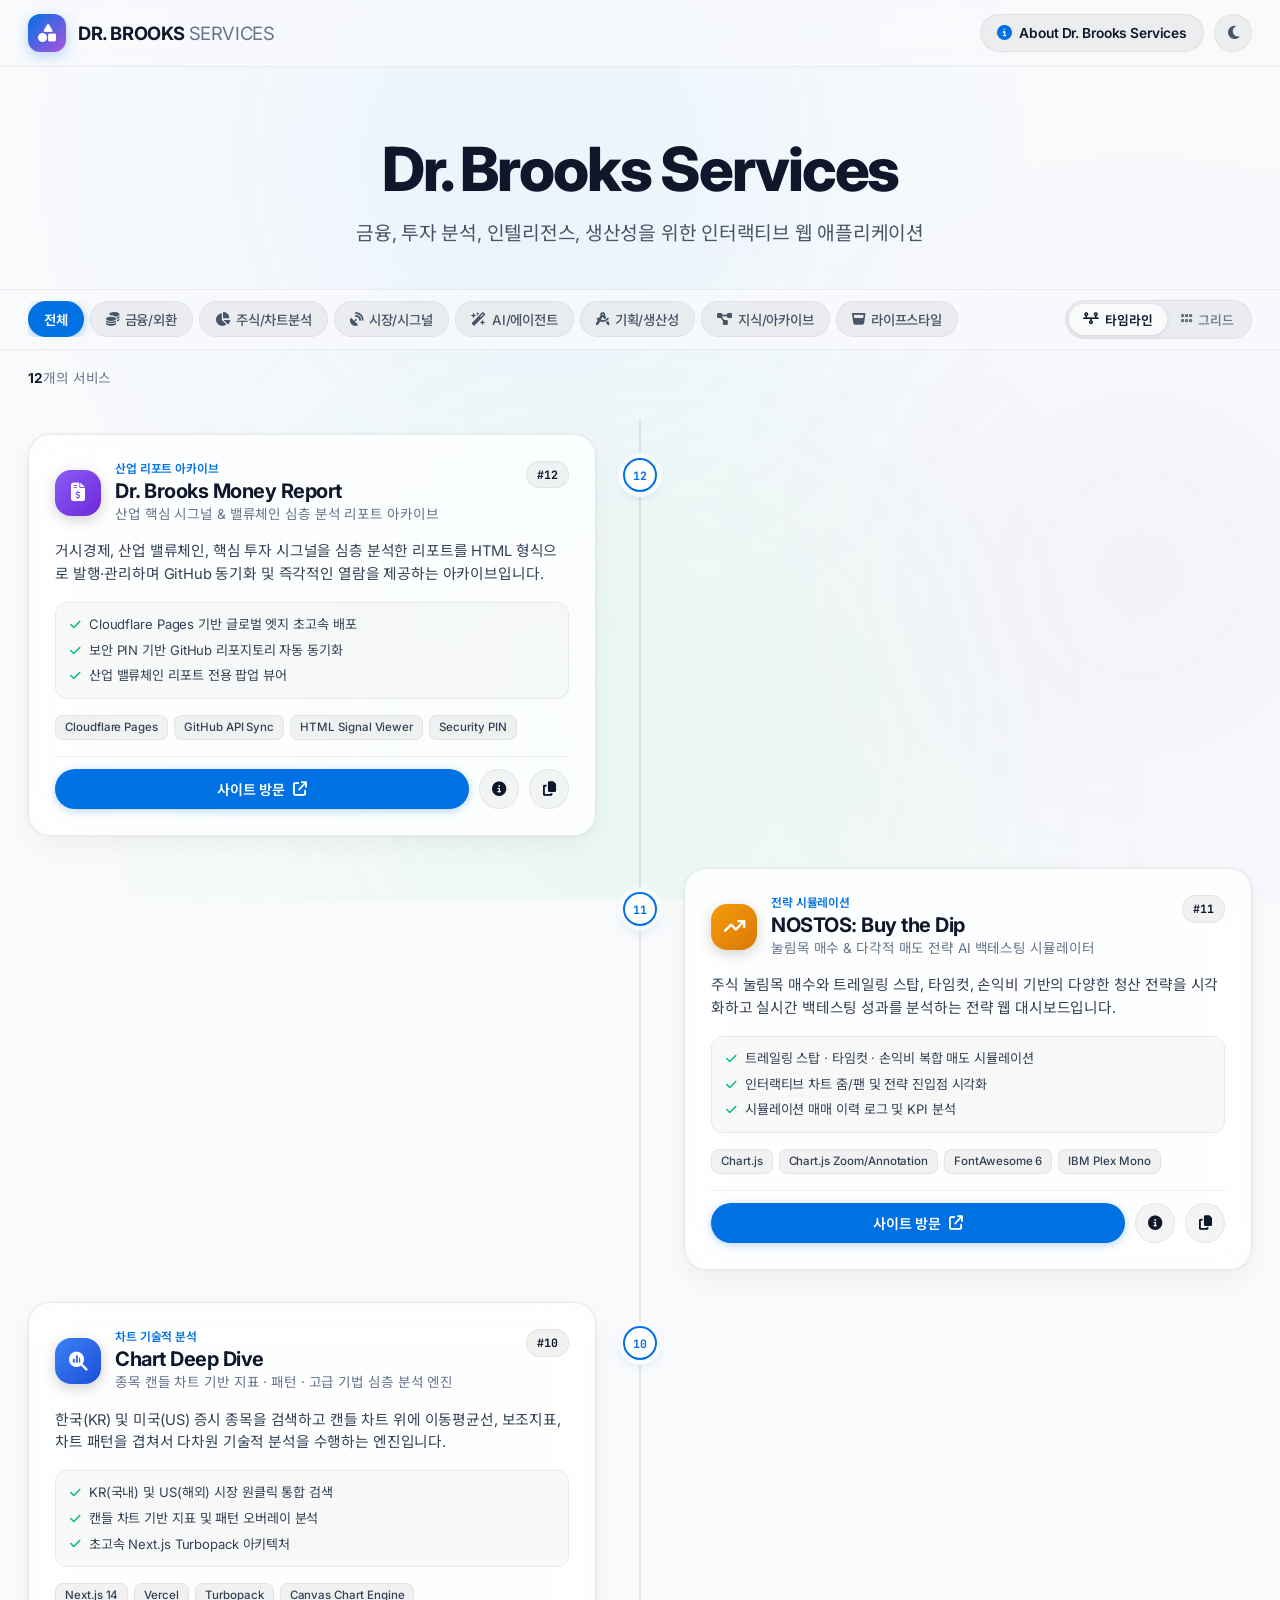
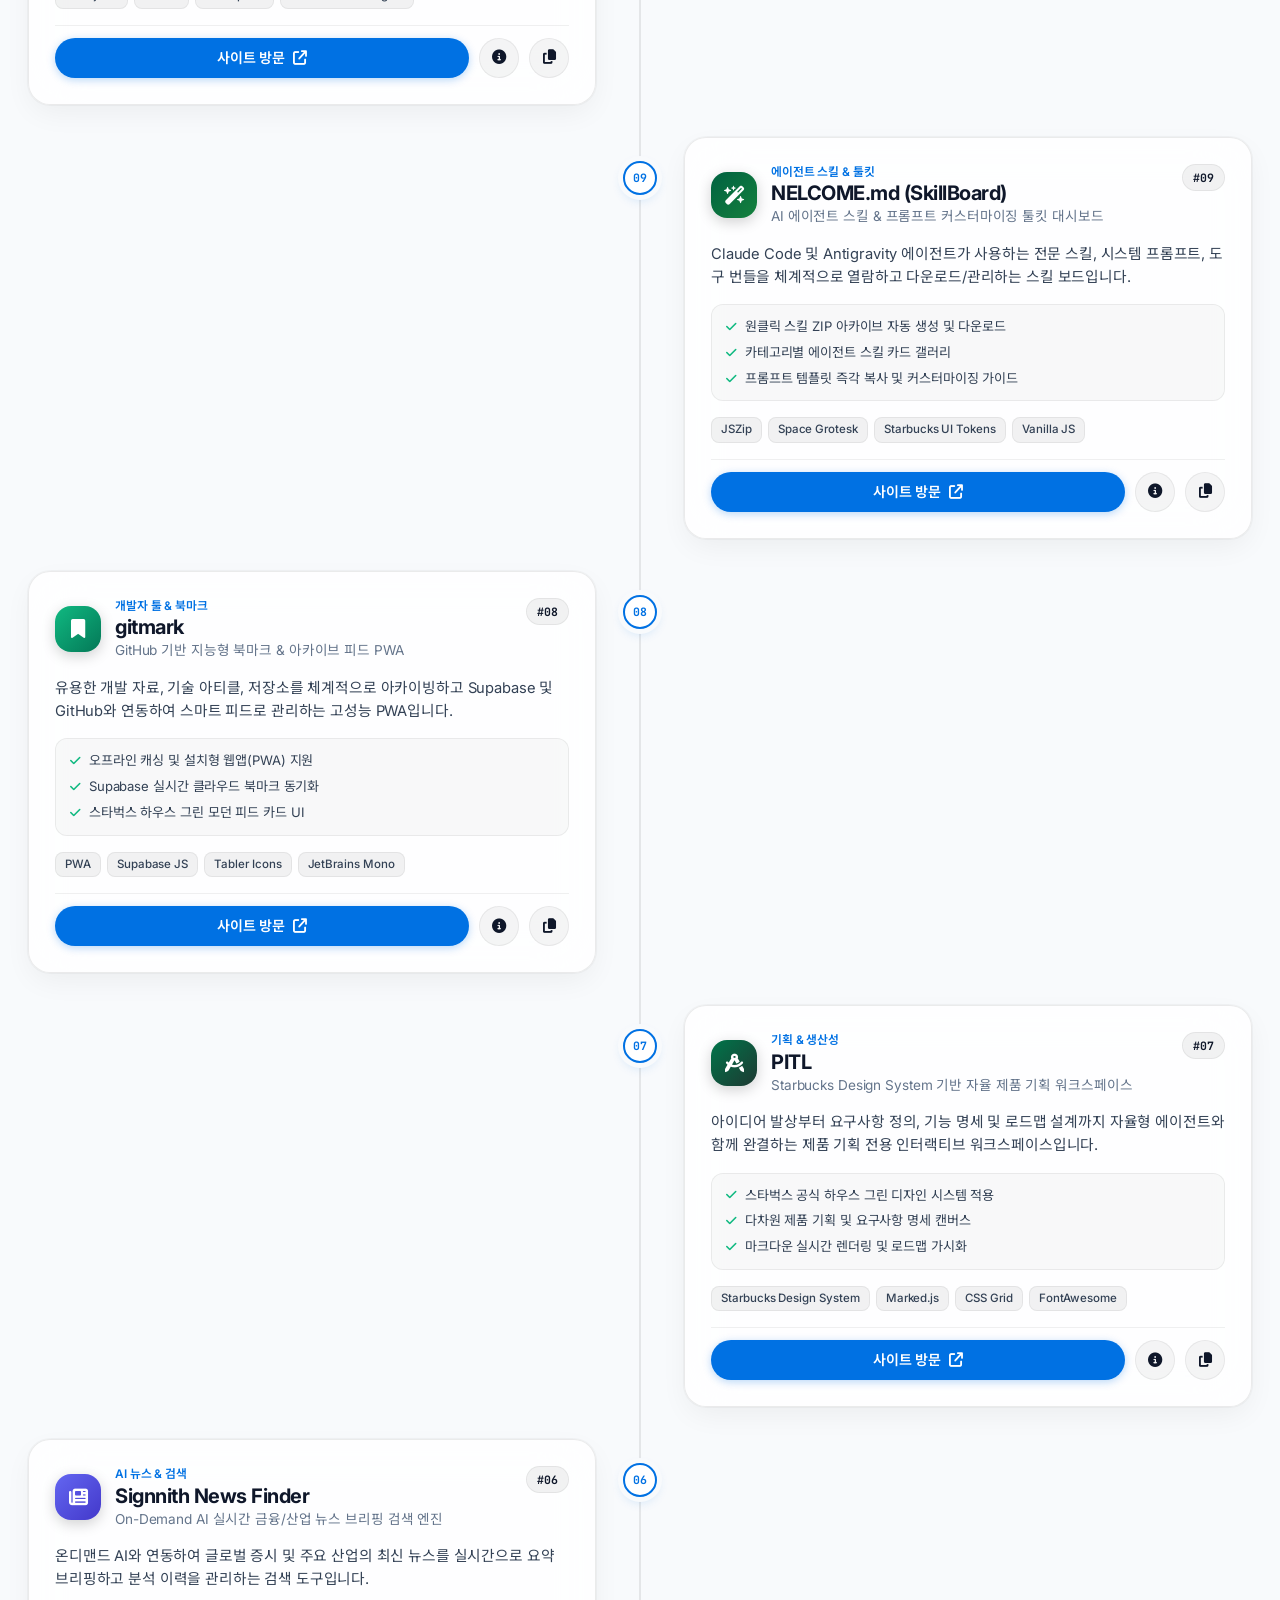
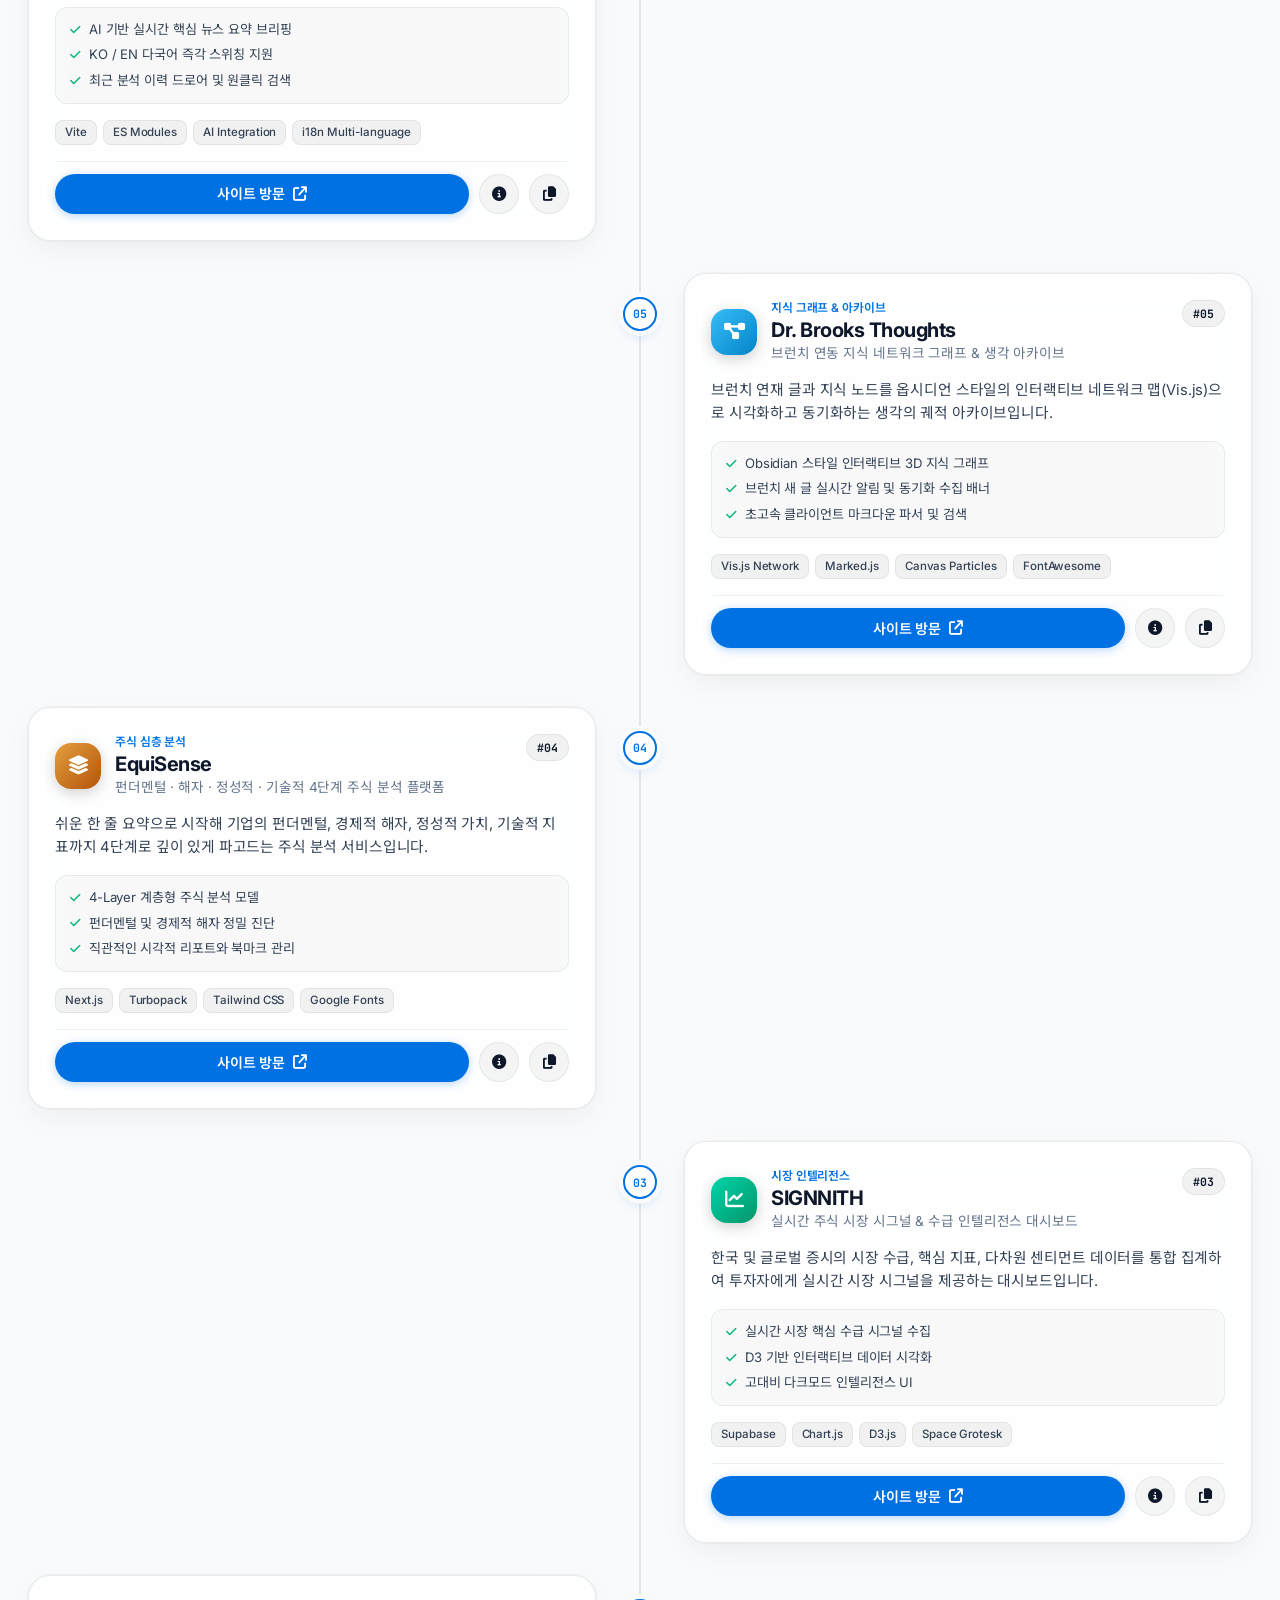
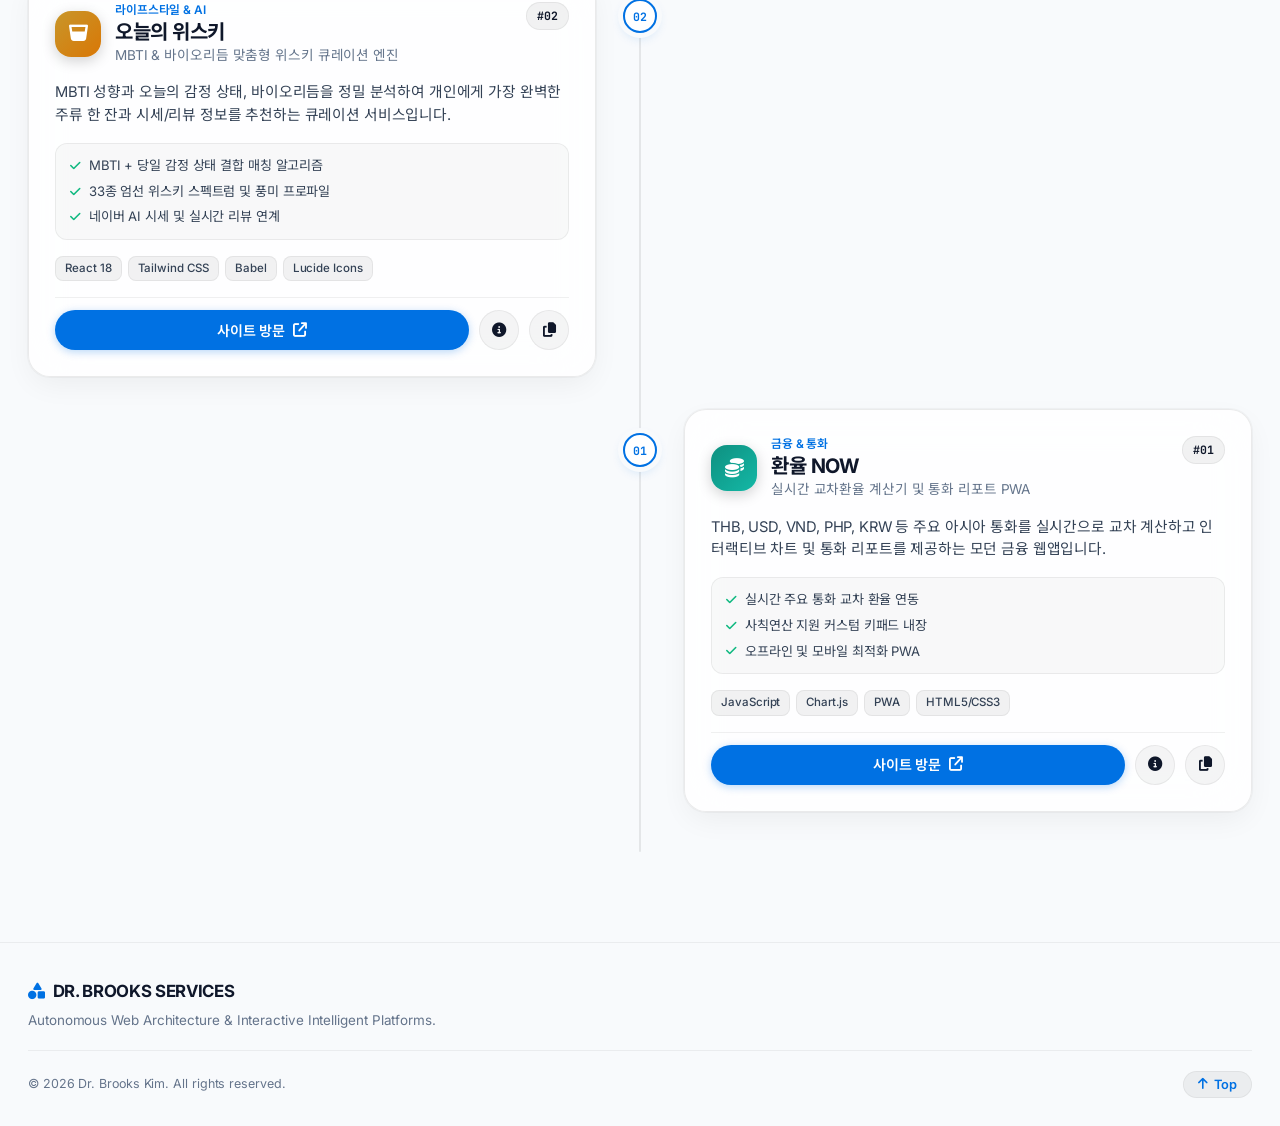
==== commit 3c47a39c: "feat: 상단 헤더에 'About Dr. Brooks Services' 버튼 및 심층 분석 링크 추가" ====
--- a/index.html
+++ b/index.html
@@ -50,6 +50,10 @@
         </div>
 
         <div class="header-actions">
+          <a href="file:///Users/nelcome/.gemini/antigravity-cli/brain/51868b61-9221-45ec-98f8-0faa5ce39073/drbrooks_pages_dev_in_depth.html" target="_blank" rel="noopener noreferrer" class="btn-about-service" title="About Dr. Brooks Services">
+            <i class="fa-solid fa-circle-info"></i>
+            <span>About Dr. Brooks Services</span>
+          </a>
           <button id="themeToggleBtn" class="btn-theme-toggle" aria-label="테마 전환" title="다크/라이트 테마 전환">
             <i class="fa-solid fa-moon icon-dark"></i>
             <i class="fa-solid fa-sun icon-light"></i>
--- a/style.css
+++ b/style.css
@@ -303,6 +303,61 @@
   background: var(--bg-elevated);
   border-color: var(--border-glass);
   transform: scale(1.05);
+}
+
+.btn-about-service {
+  display: inline-flex;
+  align-items: center;
+  gap: 8px;
+  padding: 8px 16px;
+  height: 38px;
+  border-radius: var(--radius-full);
+  background: var(--bg-pill);
+  border: 1px solid var(--border-subtle);
+  color: var(--text-primary);
+  font-size: 0.86rem;
+  font-weight: 600;
+  letter-spacing: -0.01em;
+  text-decoration: none;
+  transition: all var(--spring-snappy);
+  backdrop-filter: blur(12px);
+  -webkit-backdrop-filter: blur(12px);
+  white-space: nowrap;
+}
+
+.btn-about-service i {
+  color: var(--apple-blue);
+  font-size: 0.95rem;
+  transition: transform var(--spring-snappy);
+}
+
+.btn-about-service:hover {
+  background: var(--bg-elevated);
+  border-color: var(--apple-blue);
+  color: var(--apple-blue);
+  box-shadow: 0 4px 14px rgba(0, 113, 227, 0.16);
+  transform: translateY(-1px);
+}
+
+.btn-about-service:hover i {
+  transform: scale(1.15);
+}
+
+[data-theme="dark"] .btn-about-service:hover {
+  box-shadow: 0 4px 18px rgba(41, 151, 255, 0.28);
+  border-color: rgba(41, 151, 255, 0.5);
+}
+
+@media (max-width: 580px) {
+  .btn-about-service {
+    padding: 0;
+    width: 38px;
+    height: 38px;
+    justify-content: center;
+  }
+  .btn-about-service span {
+    display: none;
+  }
 }
 
 [data-theme="dark"] .icon-light {
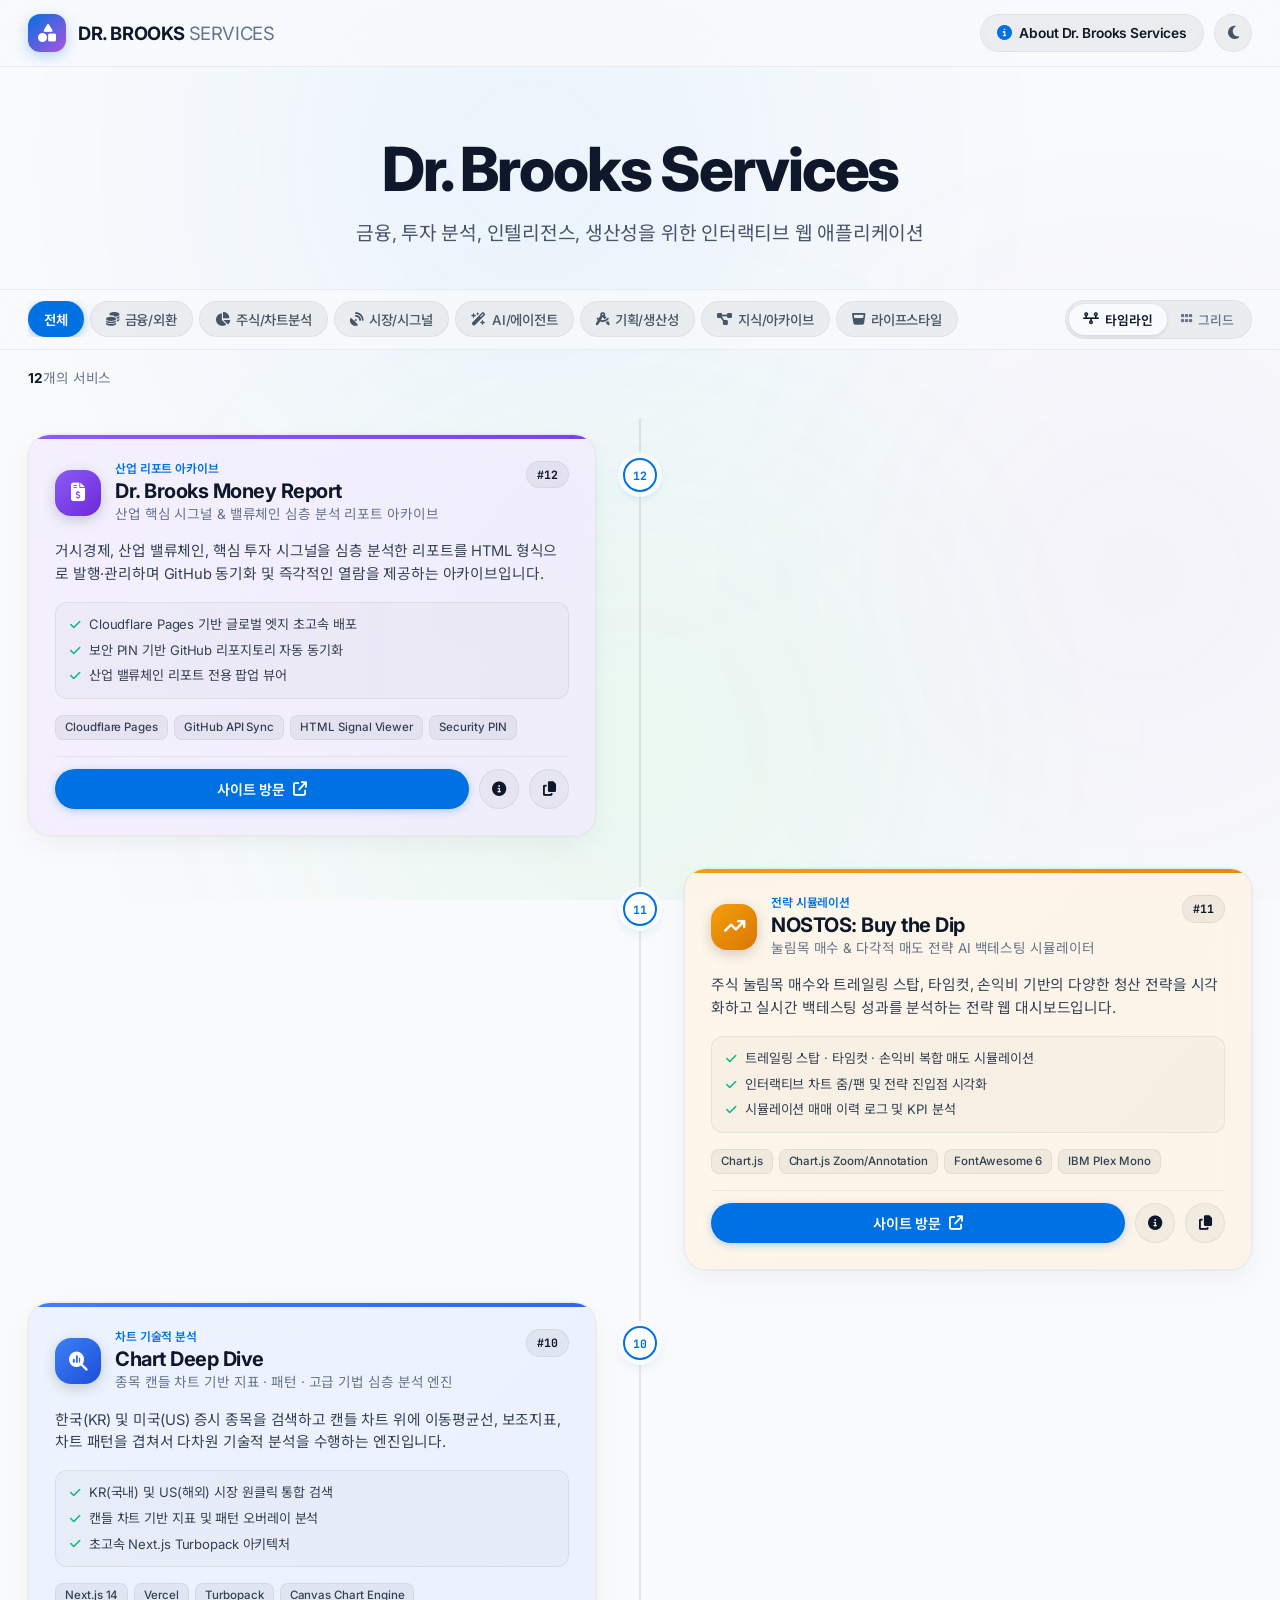
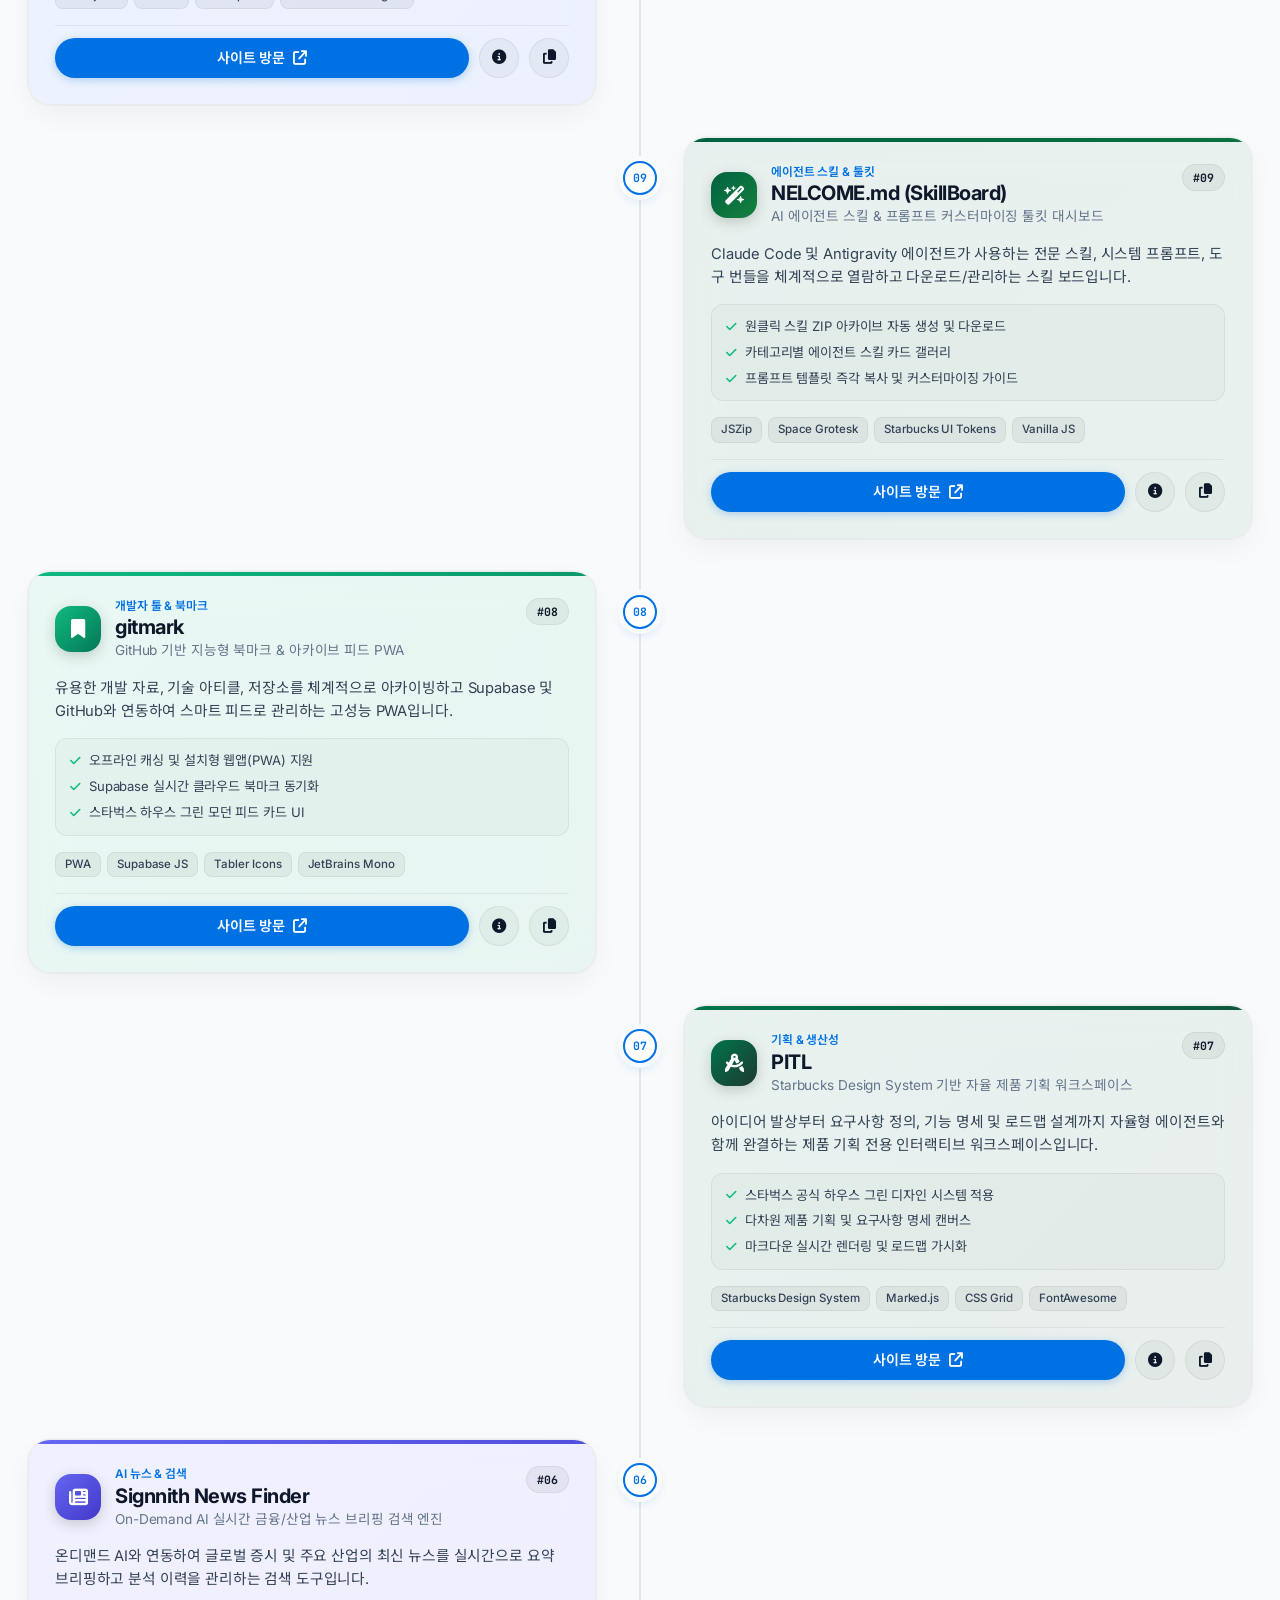
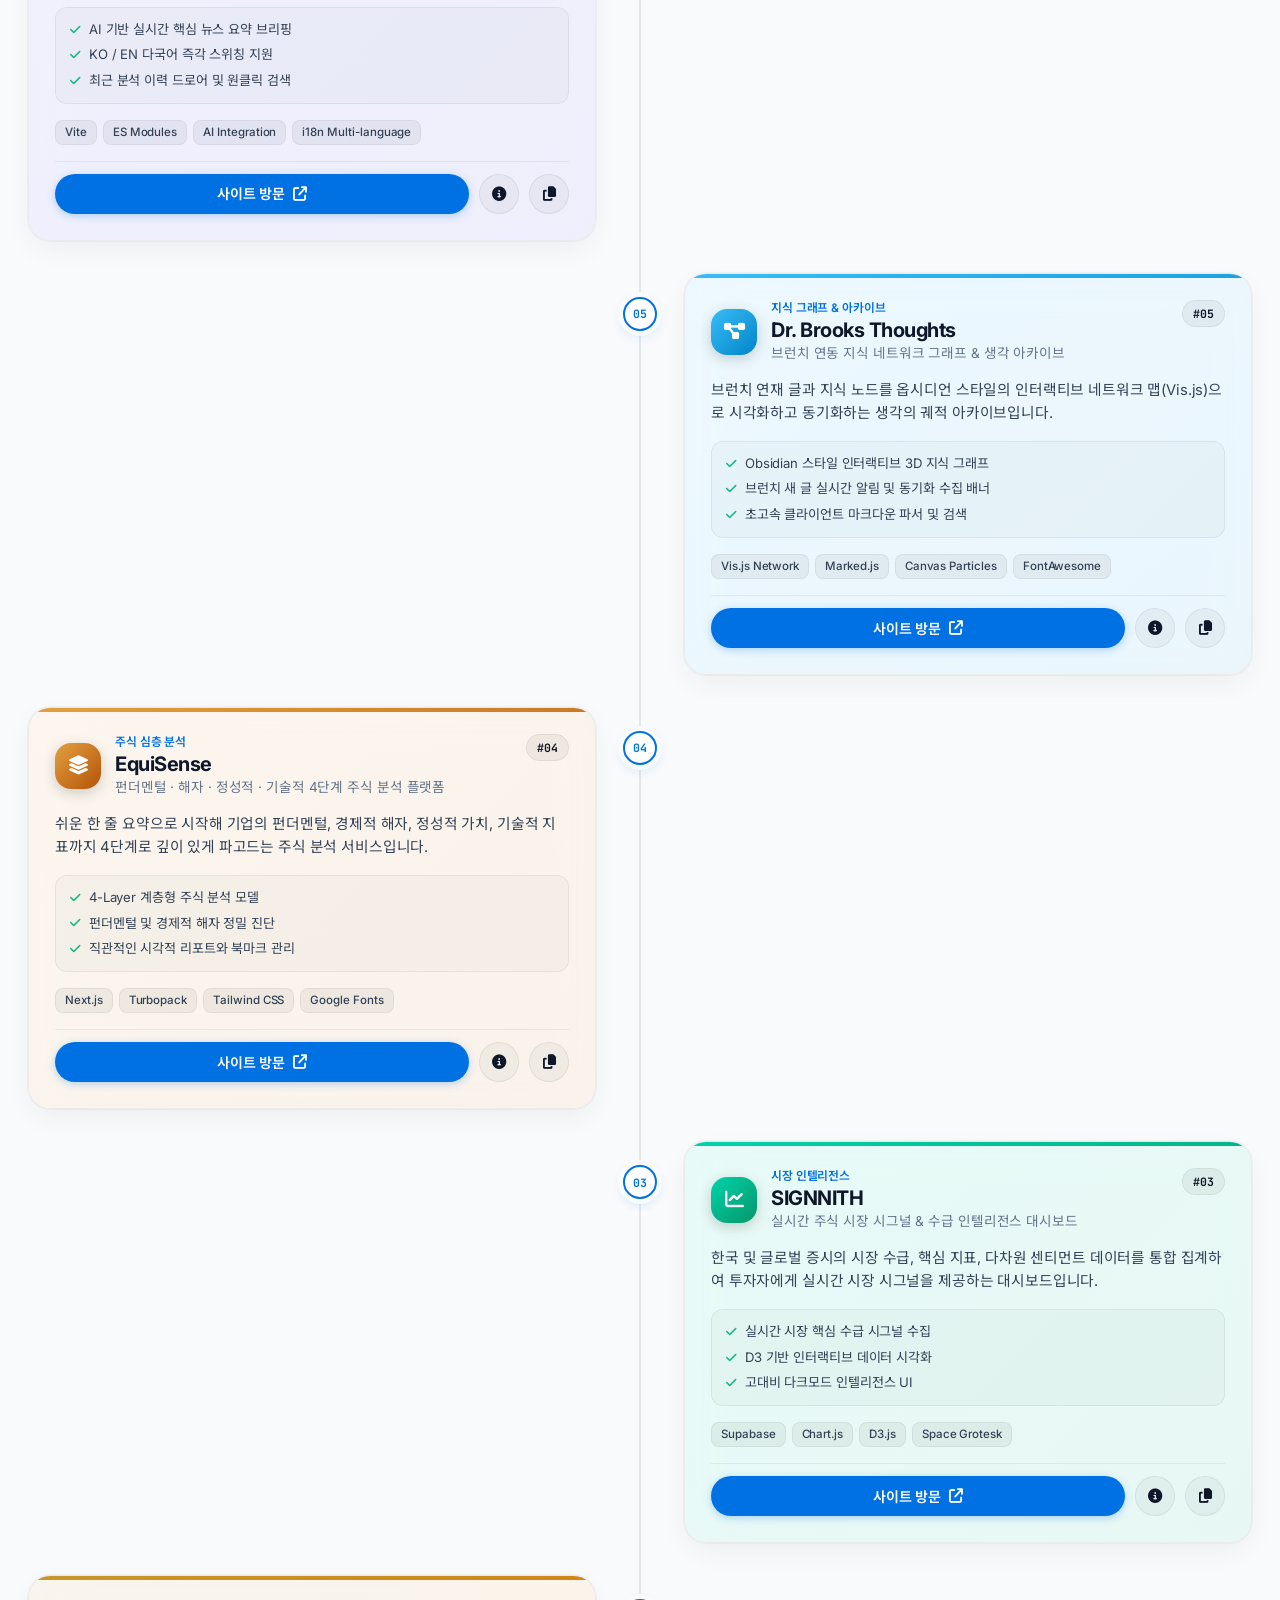
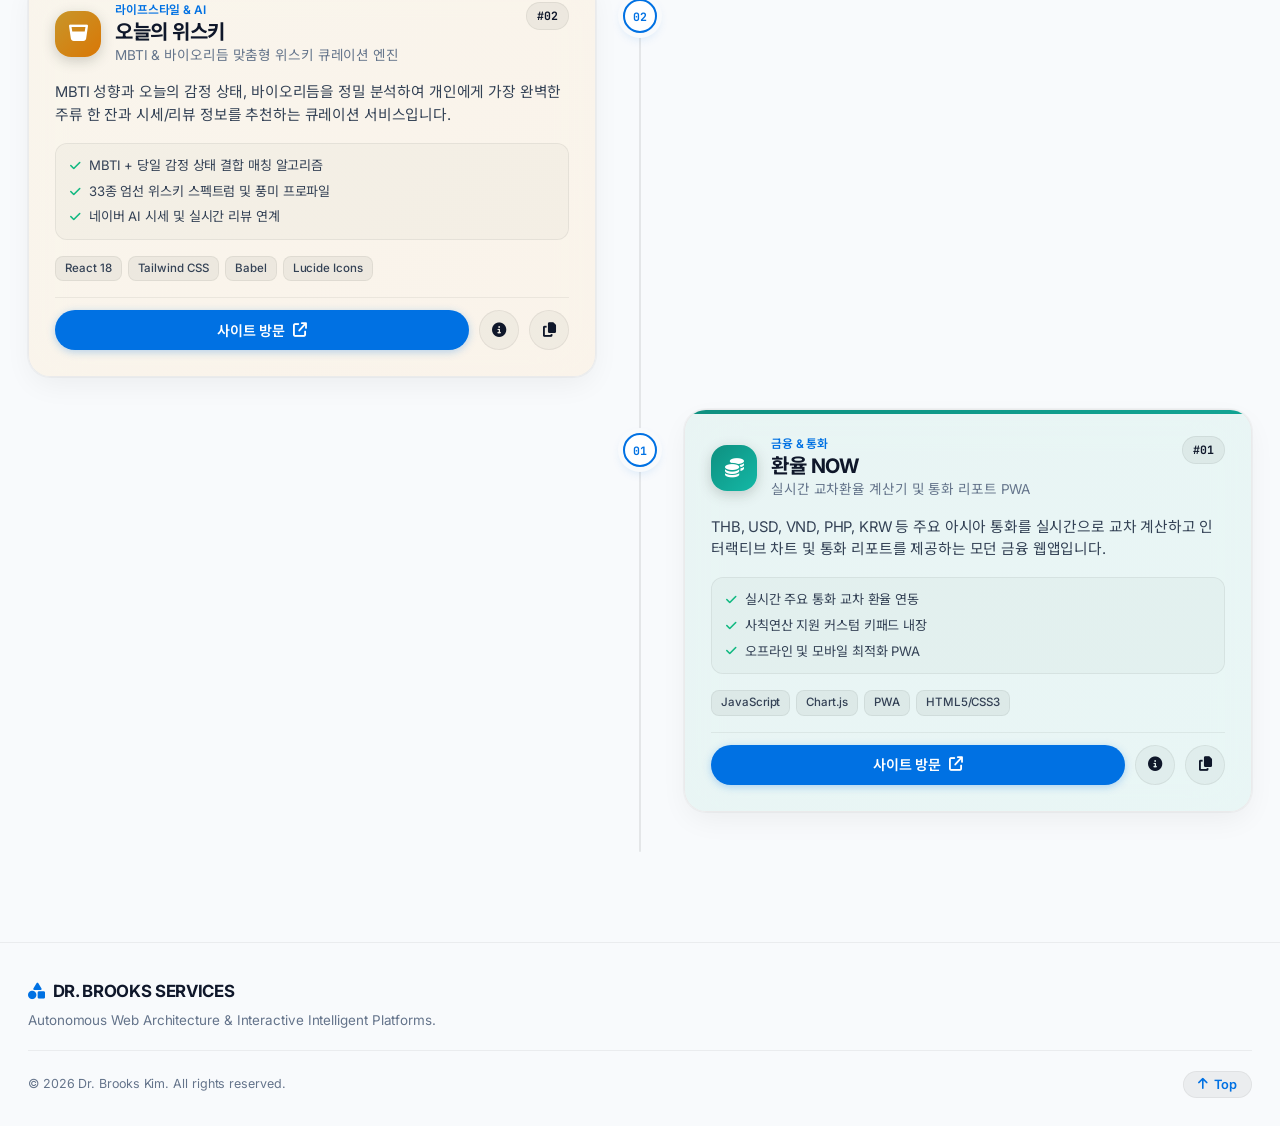
==== commit 1be4e3a5: "style: 타일 카드별 은은한 앰비언트 그라데이션 및 슬로우 모션 애니메이션/트랜지션 적용" ====
--- a/index.html
+++ b/index.html
@@ -23,7 +23,7 @@
   <link rel="stylesheet" href="https://cdnjs.cloudflare.com/ajax/libs/font-awesome/6.5.1/css/all.min.css">
 
   <!-- Custom Stylesheet -->
-  <link rel="stylesheet" href="style.css?v=20260821_01">
+  <link rel="stylesheet" href="style.css?v=20260825_02">
 </head>
 <body>
 
--- a/style.css
+++ b/style.css
@@ -22,6 +22,8 @@
   --spring-snappy: 0.3s cubic-bezier(0.16, 1, 0.3, 1);
   --spring-gentle: 0.45s cubic-bezier(0.16, 1, 0.3, 1);
   --spring-bounce: 0.5s cubic-bezier(0.34, 1.56, 0.64, 1);
+  --spring-slow: 0.85s cubic-bezier(0.16, 1, 0.3, 1);
+  --spring-cinematic: 1.1s cubic-bezier(0.16, 1, 0.3, 1);
 
   /* Light Theme (Pristine Light Glassmorphism on Clean Modern Canvas) */
   --bg-body: #f8fafc;
@@ -636,7 +638,7 @@
   font-weight: 700;
   color: var(--timeline-node-color);
   z-index: 10;
-  transition: all var(--spring-snappy);
+  transition: all var(--spring-slow);
 }
 
 @media (min-width: 900px) {
@@ -657,7 +659,7 @@
 }
 
 /* ==========================================================================
-   11. GLASSMORPHISM CARDS
+   11. GLASSMORPHISM CARDS — GRADIENT SYSTEM & SLOW MOTION
    ========================================================================== */
 .showcase-card {
   background: var(--bg-card);
@@ -673,19 +675,84 @@
   position: relative;
   overflow: hidden;
   cursor: pointer;
-  transition: transform var(--spring-snappy), box-shadow var(--spring-snappy), background var(--spring-snappy), border-color var(--spring-snappy);
-}
-
-/* Hover & Selected State: Card smoothly transforms into service gradient */
+  z-index: 1;
+  /* Cinematic slow & gentle transitions */
+  transition: transform var(--spring-slow),
+              box-shadow var(--spring-slow),
+              border-color var(--spring-slow);
+}
+
+/* 1. Card Top Animated Gradient Accent Bar */
+.showcase-card::before {
+  content: '';
+  position: absolute;
+  top: 0;
+  left: 0;
+  right: 0;
+  height: 4px;
+  background: var(--card-gradient, linear-gradient(135deg, #0071e3 0%, #af52de 100%));
+  background-size: 200% 200%;
+  animation: cardGradientFlow 12s ease-in-out infinite alternate;
+  z-index: 2;
+  transition: height var(--spring-slow), opacity var(--spring-slow);
+}
+
+/* 2. Card Background Gradient Tint & Slow Flowing Ambient Aurora */
+.showcase-card::after {
+  content: '';
+  position: absolute;
+  inset: 0;
+  background: var(--card-gradient, linear-gradient(135deg, #0071e3 0%, #af52de 100%));
+  background-size: 200% 200%;
+  opacity: 0.09;
+  z-index: 0;
+  pointer-events: none;
+  animation: cardGradientFlow 14s ease-in-out infinite alternate;
+  transition: opacity var(--spring-slow), transform var(--spring-slow);
+}
+
+[data-theme="dark"] .showcase-card::after {
+  opacity: 0.16;
+}
+
+/* Elevate card children above background gradient layer */
+.showcase-card > * {
+  position: relative;
+  z-index: 1;
+}
+
+/* Smooth ambient gradient flow keyframes */
+@keyframes cardGradientFlow {
+  0% {
+    background-position: 0% 50%;
+  }
+  50% {
+    background-position: 100% 50%;
+  }
+  100% {
+    background-position: 0% 50%;
+  }
+}
+
+/* Hover & Selected State: Card smoothly transforms into vibrant service gradient */
 .showcase-card:hover,
 .showcase-card.is-selected {
-  transform: translateY(-5px) scale(1.01);
-  background: var(--card-gradient, linear-gradient(135deg, #0071e3, #af52de)) !important;
-  box-shadow: var(--shadow-card-hover), 0 14px 34px rgba(0, 0, 0, 0.35);
-  border-color: rgba(255, 255, 255, 0.45);
-}
-
-/* On hover/selected: adjust internal typography & badges for clean legibility */
+  transform: translateY(-6px) scale(1.015);
+  box-shadow: var(--shadow-card-hover), 0 16px 38px rgba(0, 0, 0, 0.32);
+  border-color: rgba(255, 255, 255, 0.48);
+}
+
+.showcase-card:hover::after,
+.showcase-card.is-selected::after {
+  opacity: 0.98;
+}
+
+.showcase-card:hover::before,
+.showcase-card.is-selected::before {
+  height: 6px;
+}
+
+/* On hover/selected: adjust internal typography & badges with smooth slow transitions */
 .showcase-card:hover .card-title,
 .showcase-card.is-selected .card-title {
   color: #ffffff !important;
@@ -767,7 +834,7 @@
   gap: 14px;
 }
 
-/* Apple Squircle Icon Box */
+/* Apple Squircle Icon Box with animated slow gradient flow */
 .card-icon-box {
   width: 46px;
   height: 46px;
@@ -779,7 +846,9 @@
   color: #ffffff;
   flex-shrink: 0;
   box-shadow: 0 4px 14px rgba(0, 0, 0, 0.18);
-  transition: transform var(--spring-snappy);
+  background-size: 200% 200%;
+  animation: cardGradientFlow 10s ease-in-out infinite alternate;
+  transition: transform var(--spring-slow), box-shadow var(--spring-slow);
 }
 
 .showcase-card:hover .card-icon-box,
@@ -798,7 +867,7 @@
   font-weight: 600;
   color: var(--apple-blue);
   letter-spacing: -0.01em;
-  transition: color var(--spring-snappy);
+  transition: color var(--spring-slow);
 }
 
 .card-title {
@@ -807,7 +876,7 @@
   letter-spacing: -0.025em;
   color: var(--card-text-title);
   line-height: 1.25;
-  transition: color var(--spring-snappy);
+  transition: color var(--spring-slow);
 }
 
 .card-tagline {
@@ -815,7 +884,7 @@
   color: var(--card-text-muted);
   font-weight: 400;
   letter-spacing: -0.008em;
-  transition: color var(--spring-snappy);
+  transition: color var(--spring-slow);
 }
 
 .card-cat-badge {
@@ -828,7 +897,7 @@
   font-weight: 700;
   color: var(--card-text-title);
   white-space: nowrap;
-  transition: all var(--spring-snappy);
+  transition: all var(--spring-slow);
 }
 
 /* Card Body */
@@ -837,7 +906,7 @@
   color: var(--card-text-desc);
   line-height: 1.55;
   letter-spacing: -0.01em;
-  transition: color var(--spring-snappy);
+  transition: color var(--spring-slow);
 }
 
 .card-highlights {
@@ -849,7 +918,7 @@
   border: 1px solid var(--card-border-subtle);
   border-radius: var(--radius-sm);
   padding: 12px 14px;
-  transition: all var(--spring-snappy);
+  transition: all var(--spring-slow);
 }
 
 .card-highlights li {
@@ -859,13 +928,14 @@
   align-items: center;
   gap: 8px;
   letter-spacing: -0.008em;
-  transition: color var(--spring-snappy);
+  transition: color var(--spring-slow);
 }
 
 .card-highlights li i {
   color: var(--apple-green);
   font-size: 0.75rem;
   flex-shrink: 0;
+  transition: color var(--spring-slow);
 }
 
 /* Tech Badges */
@@ -884,7 +954,7 @@
   border: 1px solid var(--card-border-subtle);
   color: var(--card-text-desc);
   letter-spacing: -0.005em;
-  transition: all var(--spring-snappy);
+  transition: all var(--spring-slow);
 }
 
 /* Card Footer Actions */
@@ -895,7 +965,7 @@
   gap: 10px;
   padding-top: 12px;
   border-top: 1px solid var(--card-border-subtle);
-  transition: border-color var(--spring-snappy);
+  transition: border-color var(--spring-slow);
 }
 
 .btn-card-launch {
@@ -912,7 +982,7 @@
   gap: 8px;
   letter-spacing: -0.01em;
   box-shadow: 0 2px 8px rgba(0, 113, 227, 0.28);
-  transition: all var(--spring-snappy);
+  transition: all var(--spring-slow);
 }
 
 .btn-card-launch:hover {
@@ -931,7 +1001,7 @@
   align-items: center;
   justify-content: center;
   font-size: 0.9rem;
-  transition: all var(--spring-snappy);
+  transition: all var(--spring-slow);
 }
 
 .btn-card-detail:hover {
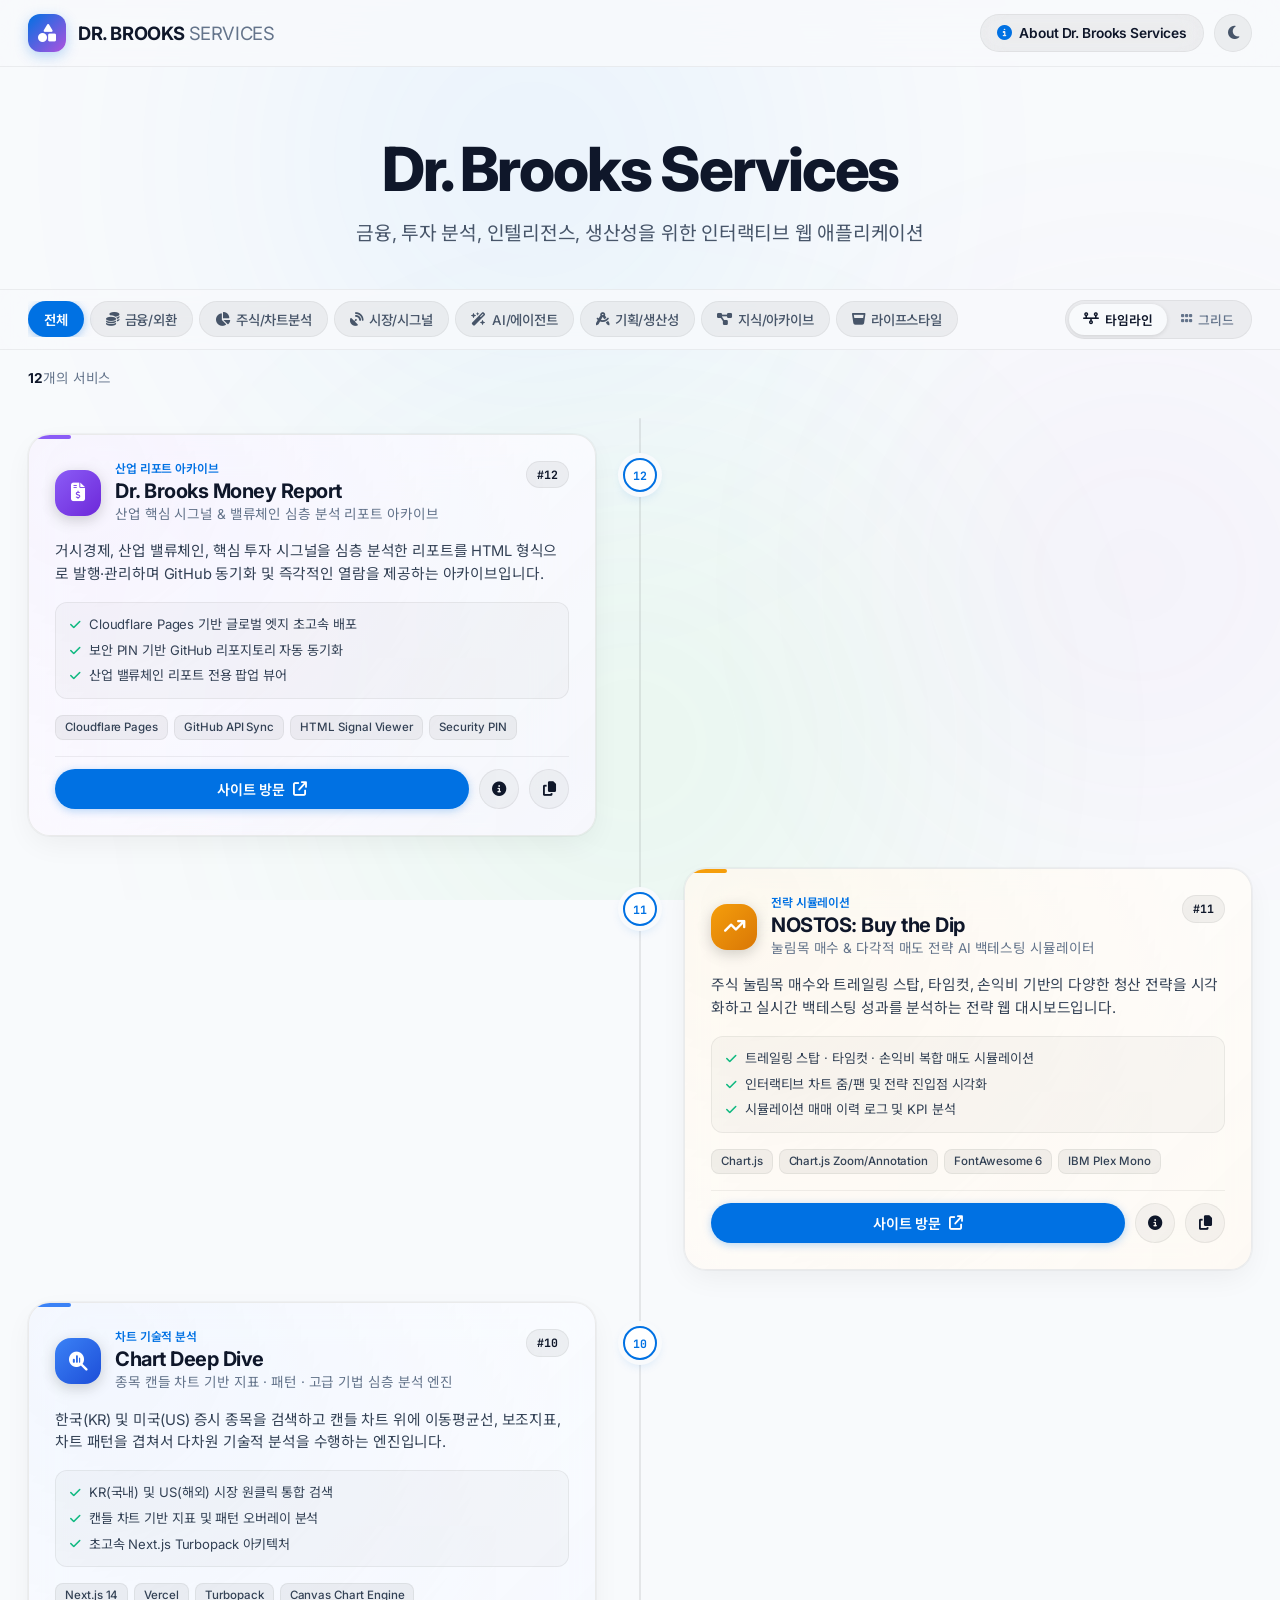
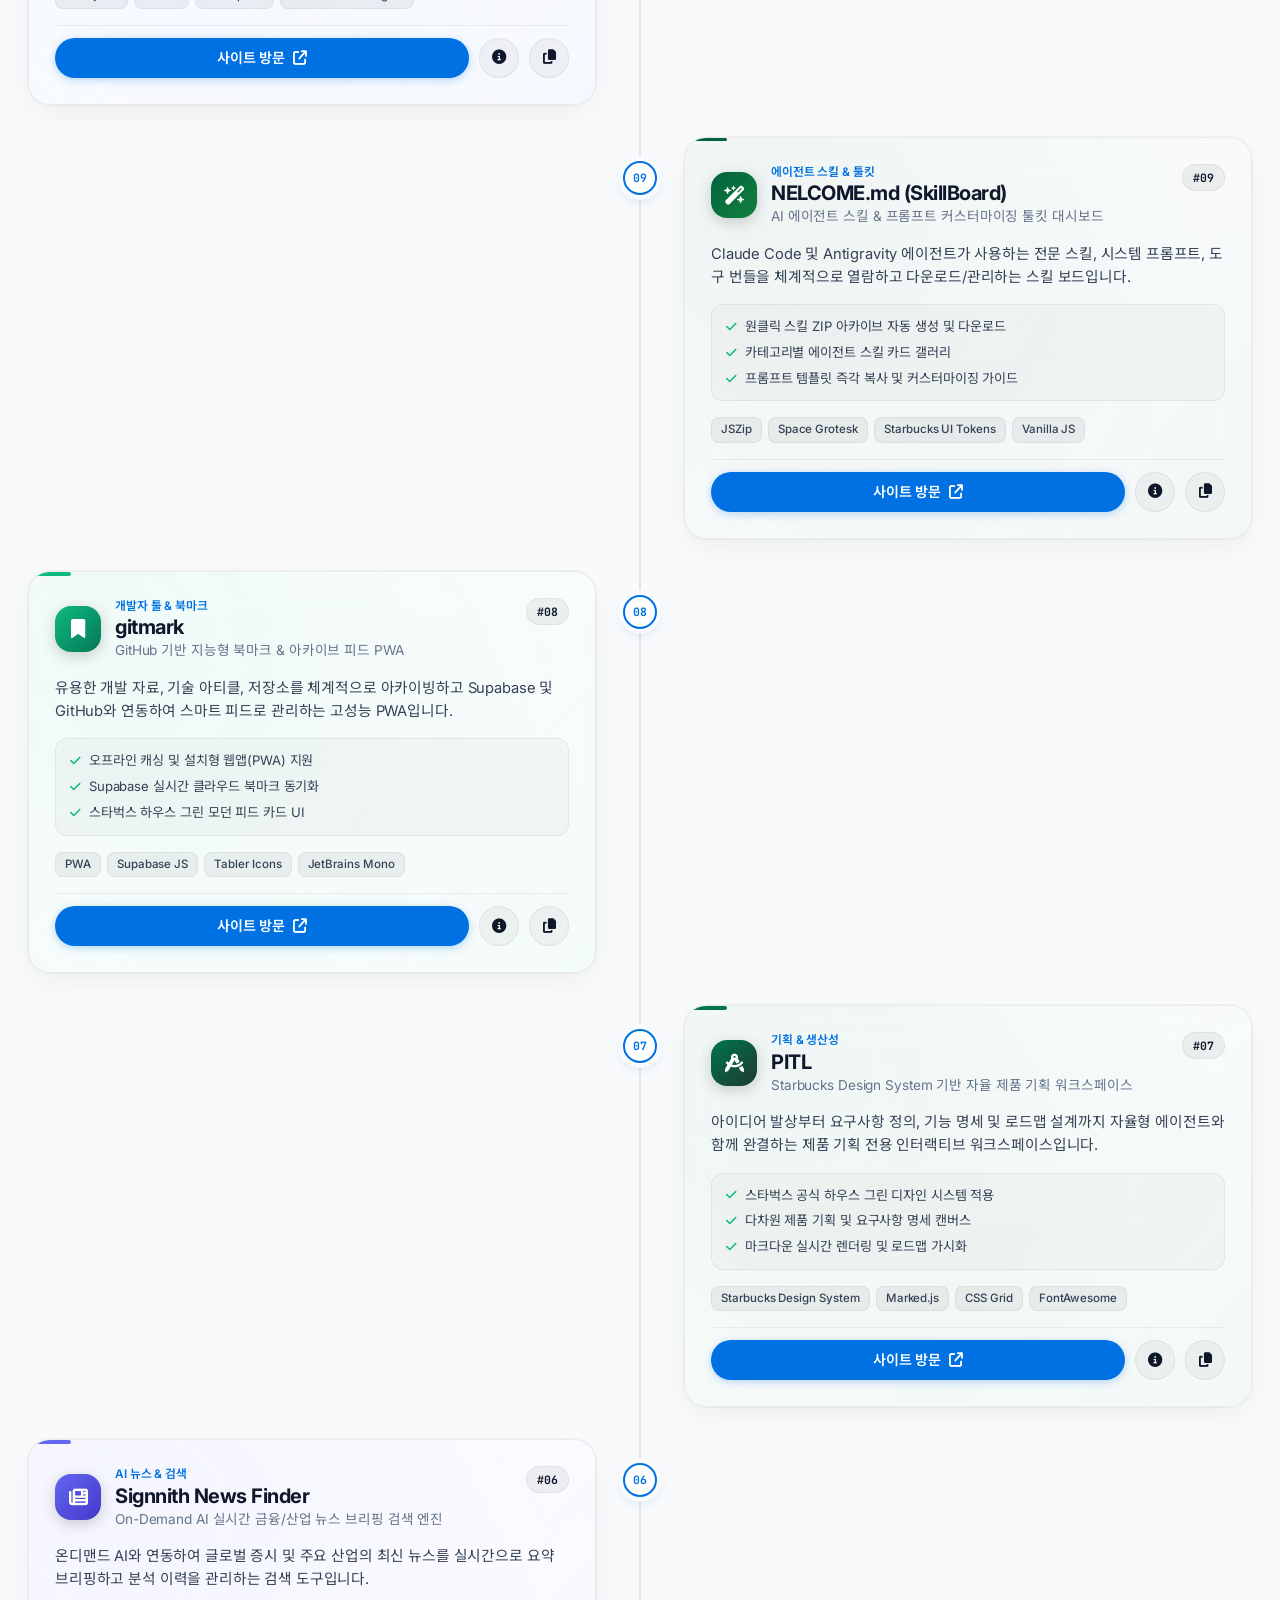
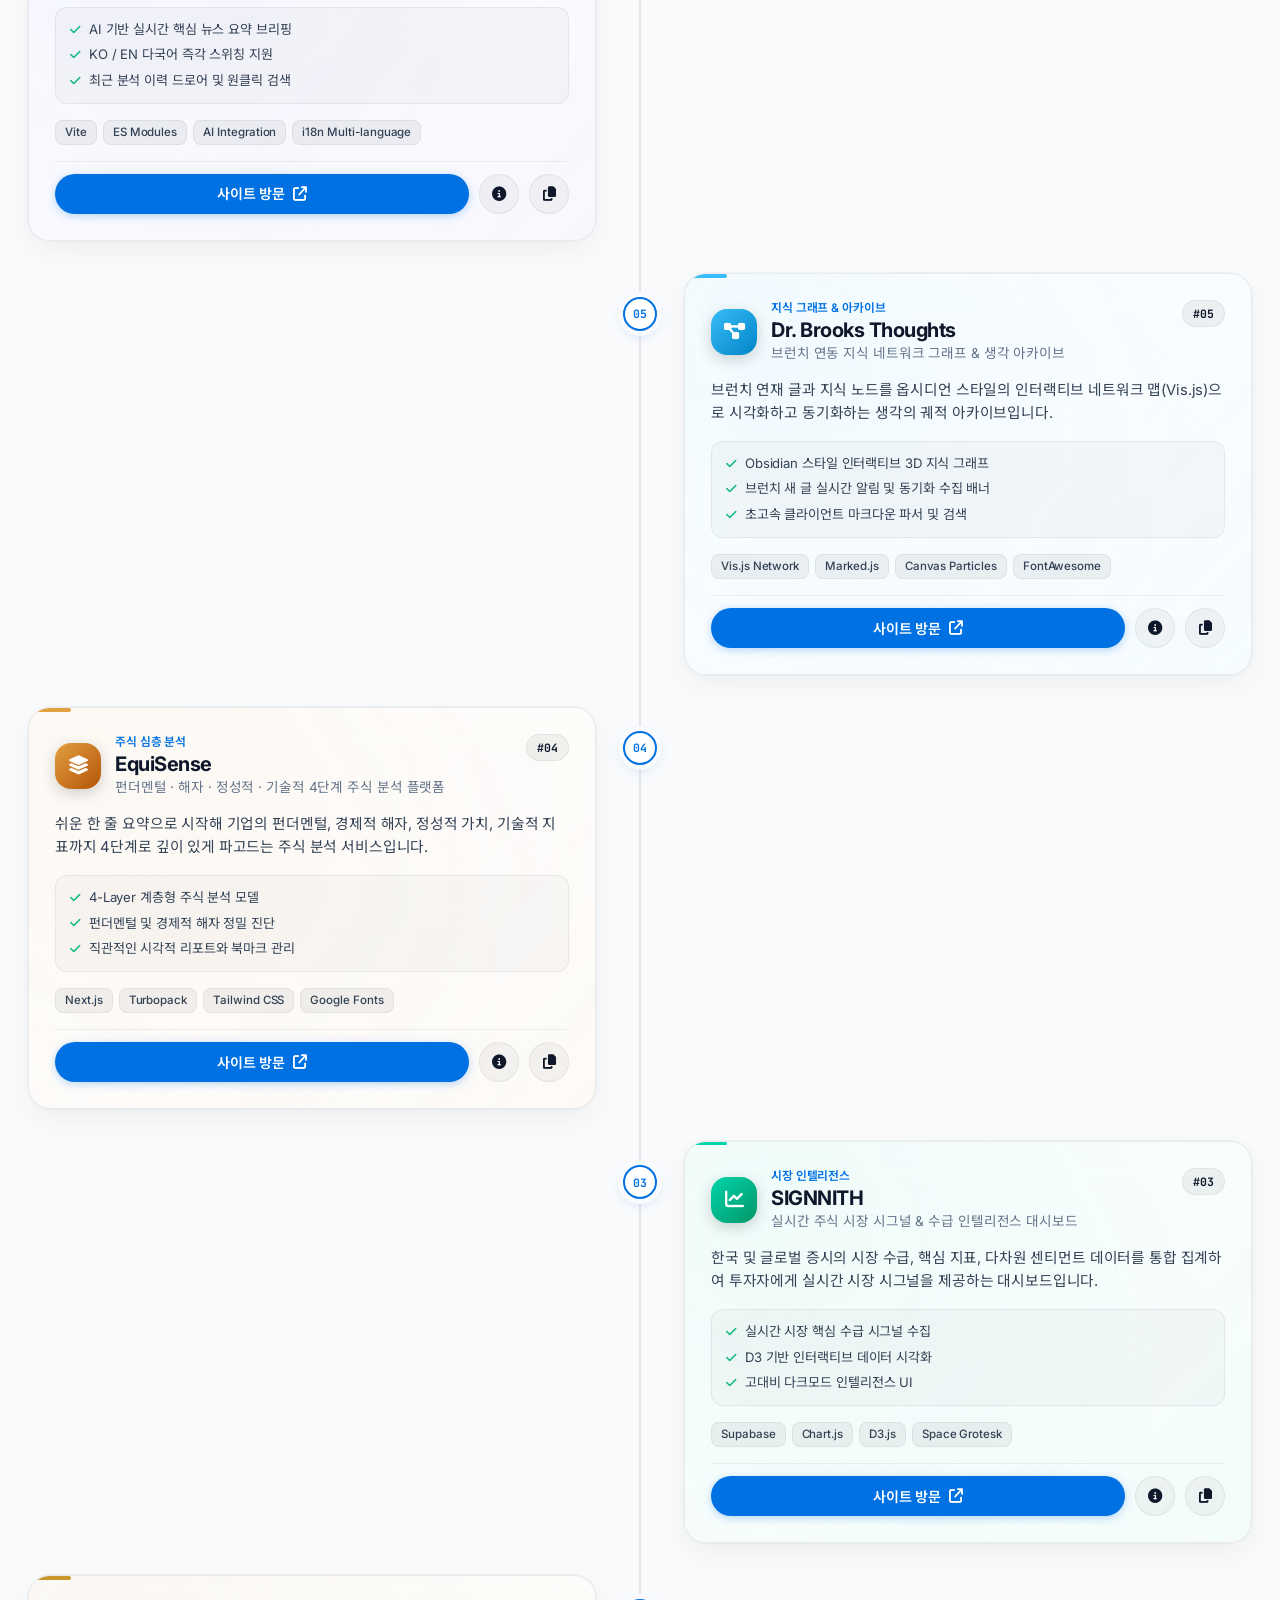
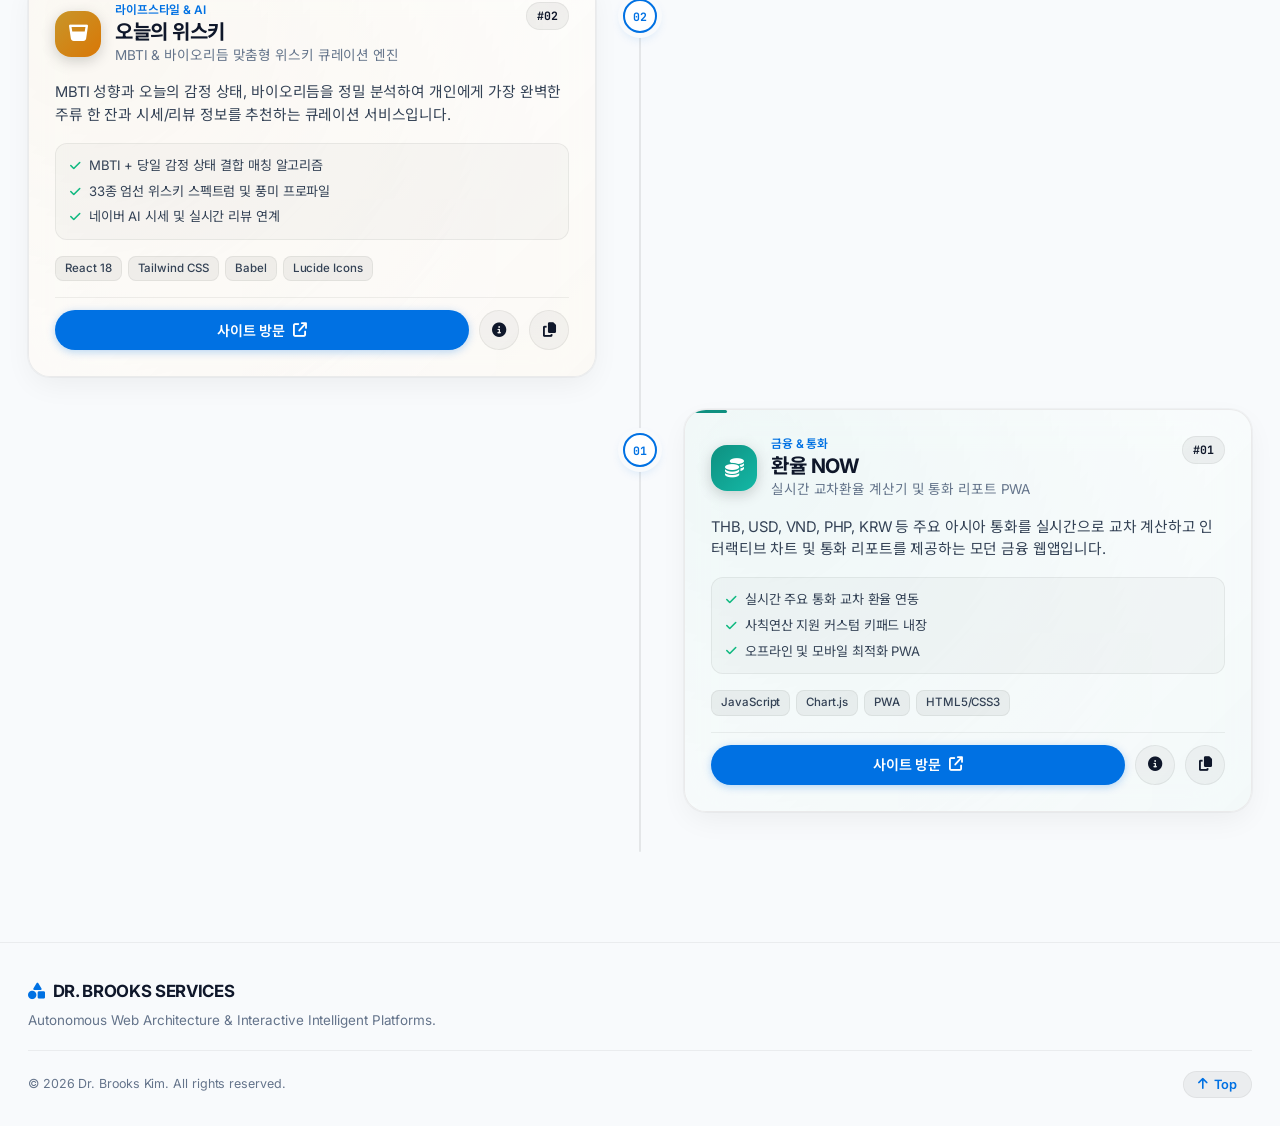
==== commit 0d88b34d: "style: STAGE 01 타일 애니메이션(확장 인디케이터 바, 앰비언트 브리딩, 풀 그라데이션 필) 메인 카드 전면 적용" ====
--- a/index.html
+++ b/index.html
@@ -23,7 +23,7 @@
   <link rel="stylesheet" href="https://cdnjs.cloudflare.com/ajax/libs/font-awesome/6.5.1/css/all.min.css">
 
   <!-- Custom Stylesheet -->
-  <link rel="stylesheet" href="style.css?v=20260825_02">
+  <link rel="stylesheet" href="style.css?v=20260825_03">
 </head>
 <body>
 
@@ -50,7 +50,7 @@
         </div>
 
         <div class="header-actions">
-          <a href="file:///Users/nelcome/.gemini/antigravity-cli/brain/51868b61-9221-45ec-98f8-0faa5ce39073/drbrooks_pages_dev_in_depth.html" target="_blank" rel="noopener noreferrer" class="btn-about-service" title="About Dr. Brooks Services">
+          <a href="about.html" class="btn-about-service" title="About Dr. Brooks Services">
             <i class="fa-solid fa-circle-info"></i>
             <span>About Dr. Brooks Services</span>
           </a>
--- a/style.css
+++ b/style.css
@@ -659,7 +659,7 @@
 }
 
 /* ==========================================================================
-   11. GLASSMORPHISM CARDS — GRADIENT SYSTEM & SLOW MOTION
+   11. GLASSMORPHISM CARDS — STAGE-01 INSPIRED GRADIENT & ANIMATIONS
    ========================================================================== */
 .showcase-card {
   background: var(--bg-card);
@@ -676,43 +676,40 @@
   overflow: hidden;
   cursor: pointer;
   z-index: 1;
-  /* Cinematic slow & gentle transitions */
-  transition: transform var(--spring-slow),
-              box-shadow var(--spring-slow),
-              border-color var(--spring-slow);
-}
-
-/* 1. Card Top Animated Gradient Accent Bar */
+  /* Cinematic gentle transitions */
+  transition: all 0.4s cubic-bezier(0.16, 1, 0.3, 1);
+}
+
+/* 1. Stage-Style Dynamic Top Accent Bar (Starts compact at 42px, expands to 100% on hover) */
 .showcase-card::before {
   content: '';
   position: absolute;
   top: 0;
   left: 0;
-  right: 0;
-  height: 4px;
-  background: var(--card-gradient, linear-gradient(135deg, #0071e3 0%, #af52de 100%));
-  background-size: 200% 200%;
-  animation: cardGradientFlow 12s ease-in-out infinite alternate;
+  width: 42px;
+  height: 3.5px;
+  background: var(--card-color, var(--apple-blue));
+  border-radius: 2px;
   z-index: 2;
-  transition: height var(--spring-slow), opacity var(--spring-slow);
-}
-
-/* 2. Card Background Gradient Tint & Slow Flowing Ambient Aurora */
+  transition: width 0.45s cubic-bezier(0.16, 1, 0.3, 1), box-shadow 0.4s ease;
+}
+
+/* 2. Stage-Style Ambient Breathing & Dynamic Color-Matched Gradient Fill Layer */
 .showcase-card::after {
   content: '';
   position: absolute;
   inset: 0;
-  background: var(--card-gradient, linear-gradient(135deg, #0071e3 0%, #af52de 100%));
-  background-size: 200% 200%;
-  opacity: 0.09;
+  background: radial-gradient(circle at 10% 10%, color-mix(in srgb, var(--card-color, var(--apple-blue)) 26%, transparent) 0%, transparent 75%),
+              linear-gradient(135deg, transparent 0%, color-mix(in srgb, var(--card-color, var(--apple-blue)) 20%, transparent) 100%);
+  opacity: 0.22;
   z-index: 0;
   pointer-events: none;
-  animation: cardGradientFlow 14s ease-in-out infinite alternate;
-  transition: opacity var(--spring-slow), transform var(--spring-slow);
+  animation: tileGradientBreath 6s ease-in-out infinite alternate;
+  transition: opacity 0.45s cubic-bezier(0.16, 1, 0.3, 1), transform 0.45s cubic-bezier(0.16, 1, 0.3, 1);
 }
 
 [data-theme="dark"] .showcase-card::after {
-  opacity: 0.16;
+  opacity: 0.30;
 }
 
 /* Elevate card children above background gradient layer */
@@ -721,38 +718,44 @@
   z-index: 1;
 }
 
-/* Smooth ambient gradient flow keyframes */
-@keyframes cardGradientFlow {
+/* Smooth ambient gradient breathing keyframes */
+@keyframes tileGradientBreath {
   0% {
-    background-position: 0% 50%;
+    opacity: 0.18;
+    transform: scale(0.98);
   }
   50% {
-    background-position: 100% 50%;
+    opacity: 0.34;
+    transform: scale(1.02);
   }
   100% {
-    background-position: 0% 50%;
-  }
-}
-
-/* Hover & Selected State: Card smoothly transforms into vibrant service gradient */
+    opacity: 0.18;
+    transform: scale(0.98);
+  }
+}
+
+/* Hover & Selected State: Stage-Style full flood expansion & neon glow */
 .showcase-card:hover,
 .showcase-card.is-selected {
+  border-color: var(--card-color, var(--apple-blue));
   transform: translateY(-6px) scale(1.015);
-  box-shadow: var(--shadow-card-hover), 0 16px 38px rgba(0, 0, 0, 0.32);
-  border-color: rgba(255, 255, 255, 0.48);
+  box-shadow: 0 18px 40px -8px color-mix(in srgb, var(--card-color, var(--apple-blue)) 38%, transparent),
+              0 0 22px -4px color-mix(in srgb, var(--card-color, var(--apple-blue)) 24%, transparent);
+}
+
+.showcase-card:hover::before,
+.showcase-card.is-selected::before {
+  width: 100%;
+  box-shadow: 0 0 12px var(--card-color, var(--apple-blue));
 }
 
 .showcase-card:hover::after,
 .showcase-card.is-selected::after {
-  opacity: 0.98;
-}
-
-.showcase-card:hover::before,
-.showcase-card.is-selected::before {
-  height: 6px;
-}
-
-/* On hover/selected: adjust internal typography & badges with smooth slow transitions */
+  opacity: 0.95;
+  transform: scale(1.05);
+}
+
+/* On hover/selected: adjust internal typography & badges with smooth transitions */
 .showcase-card:hover .card-title,
 .showcase-card.is-selected .card-title {
   color: #ffffff !important;
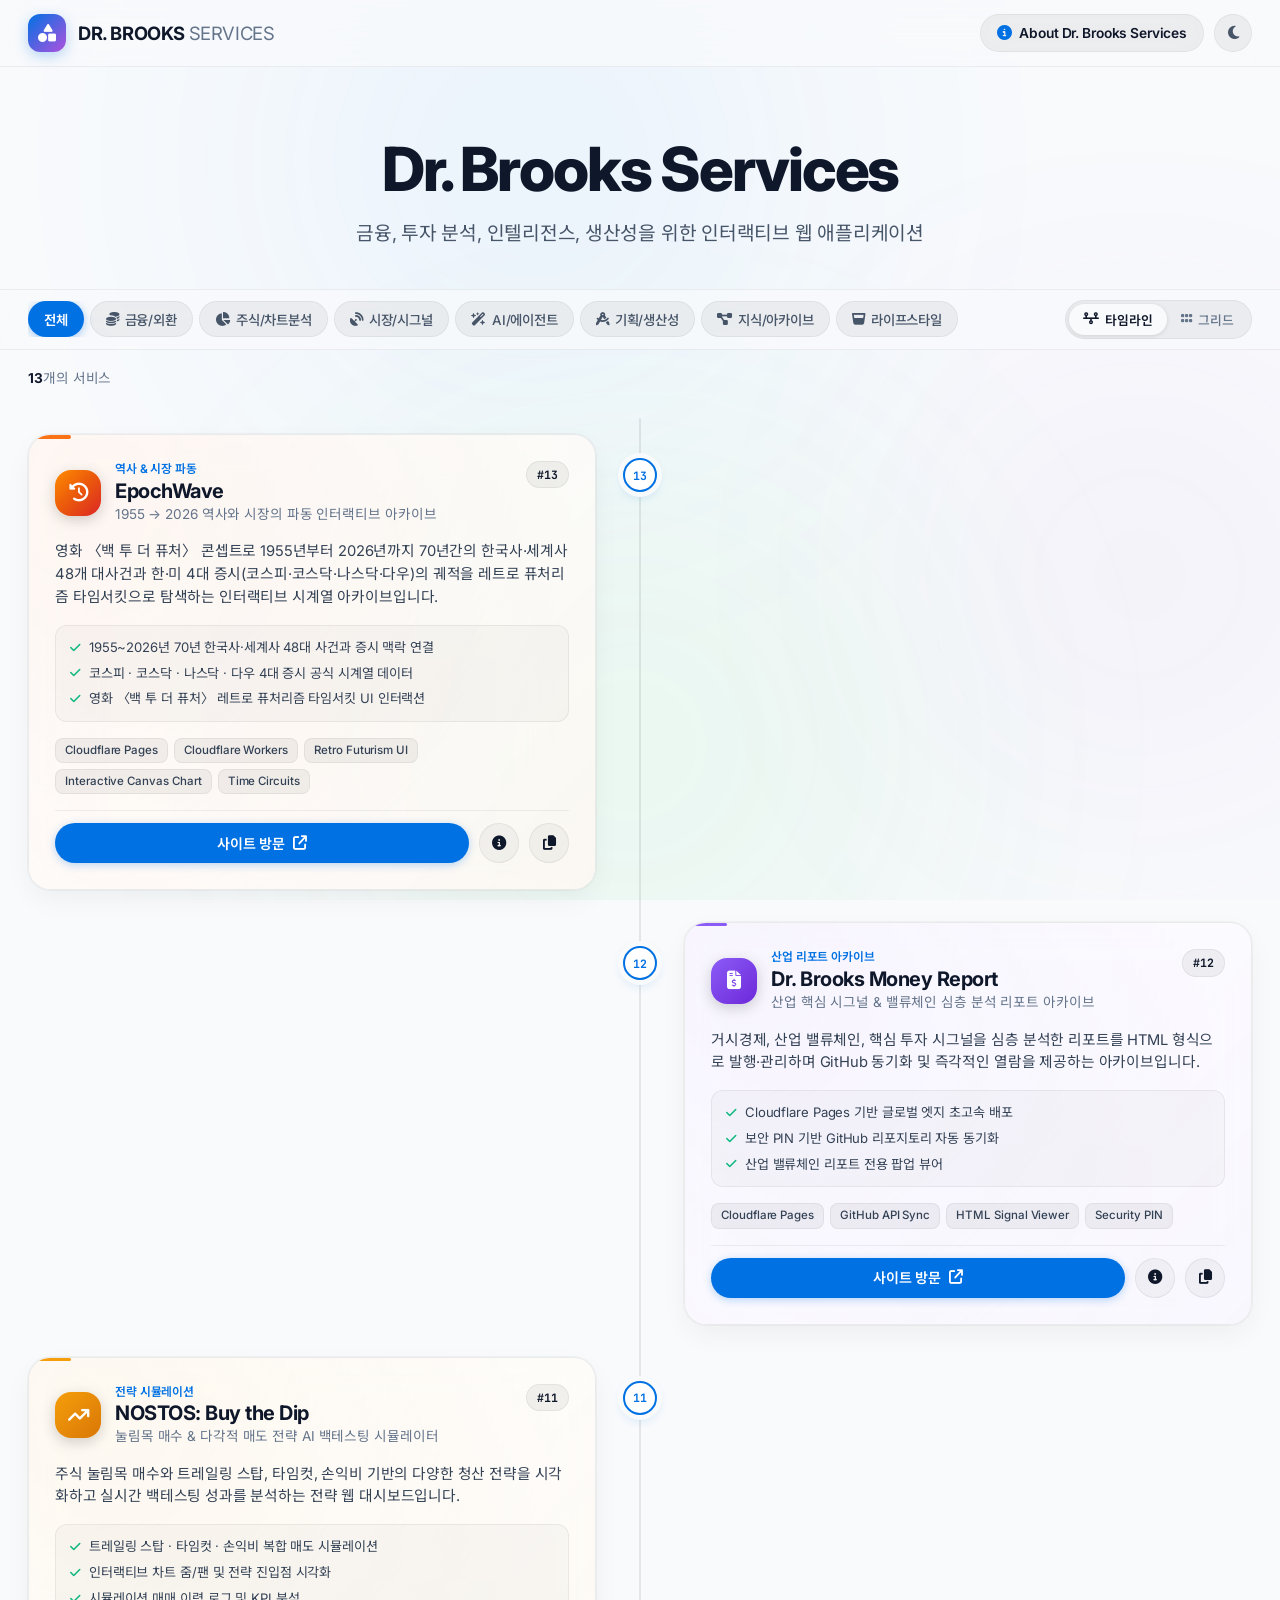
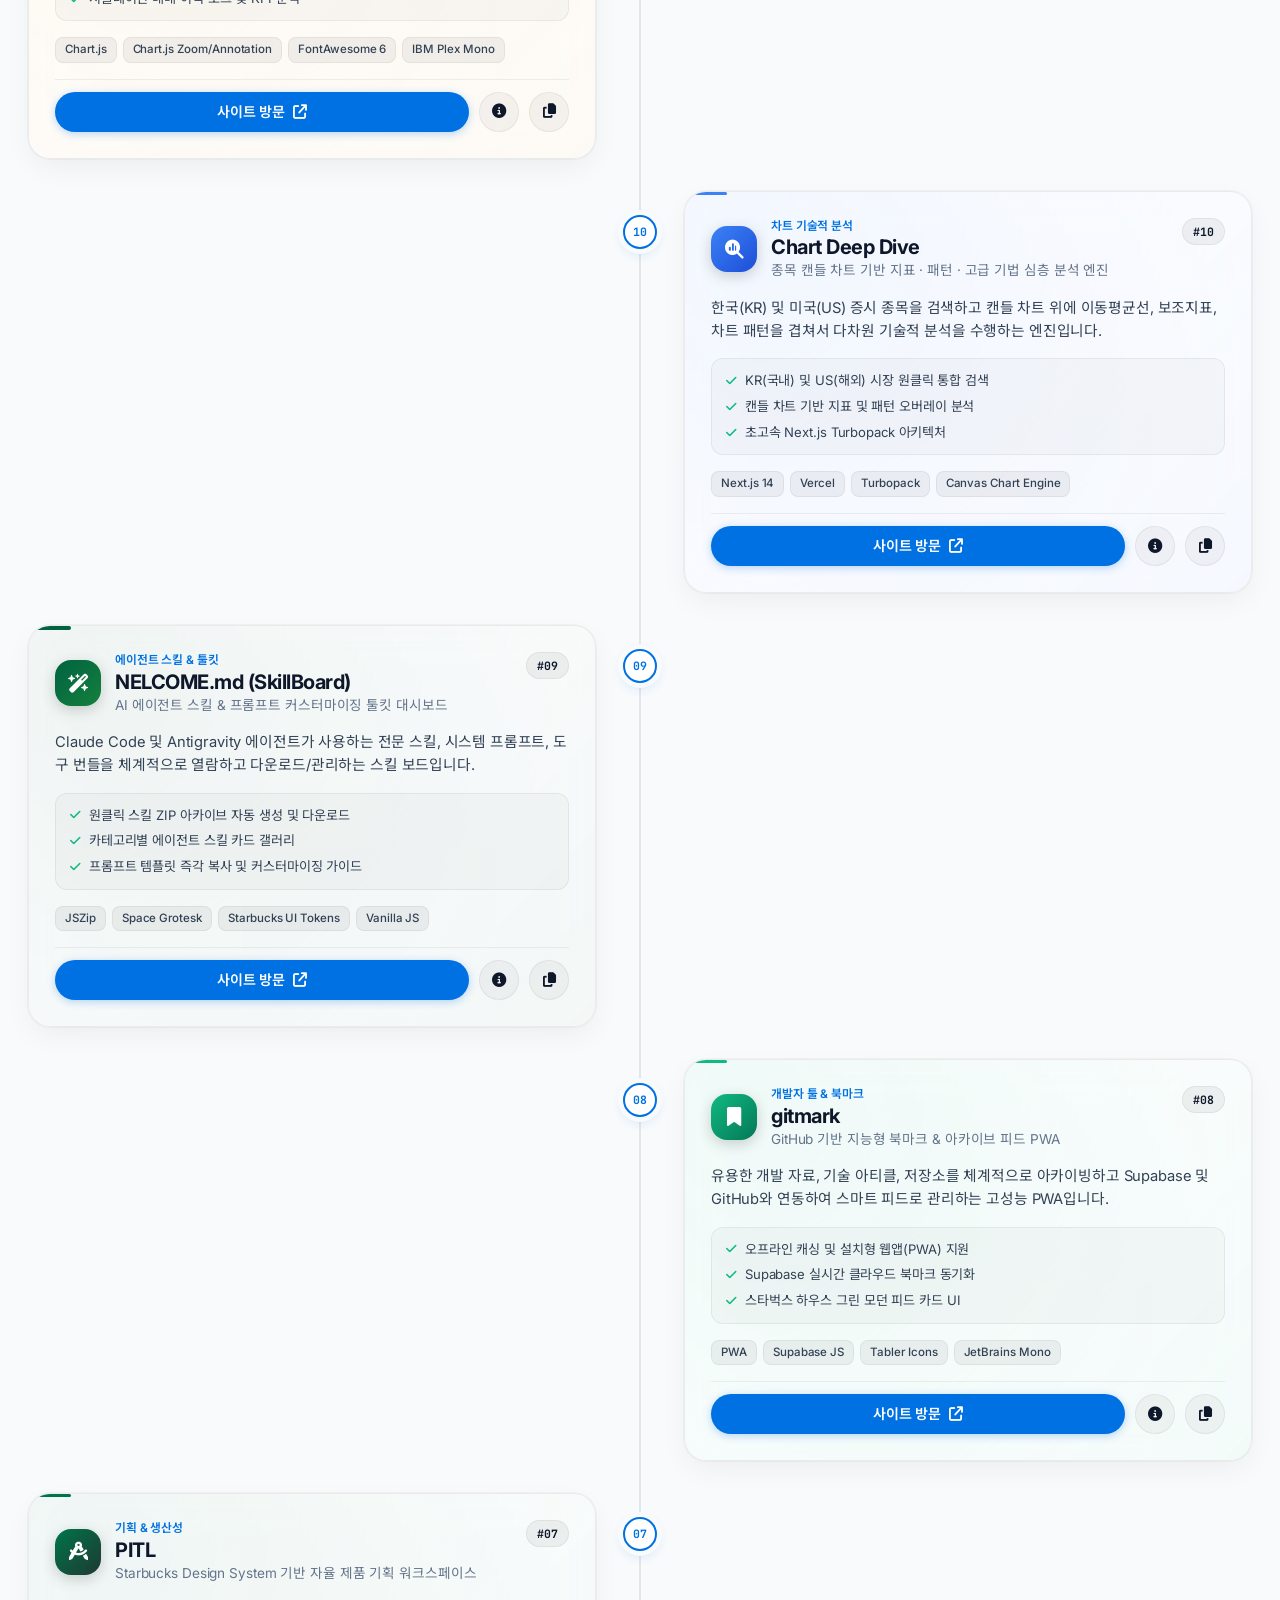
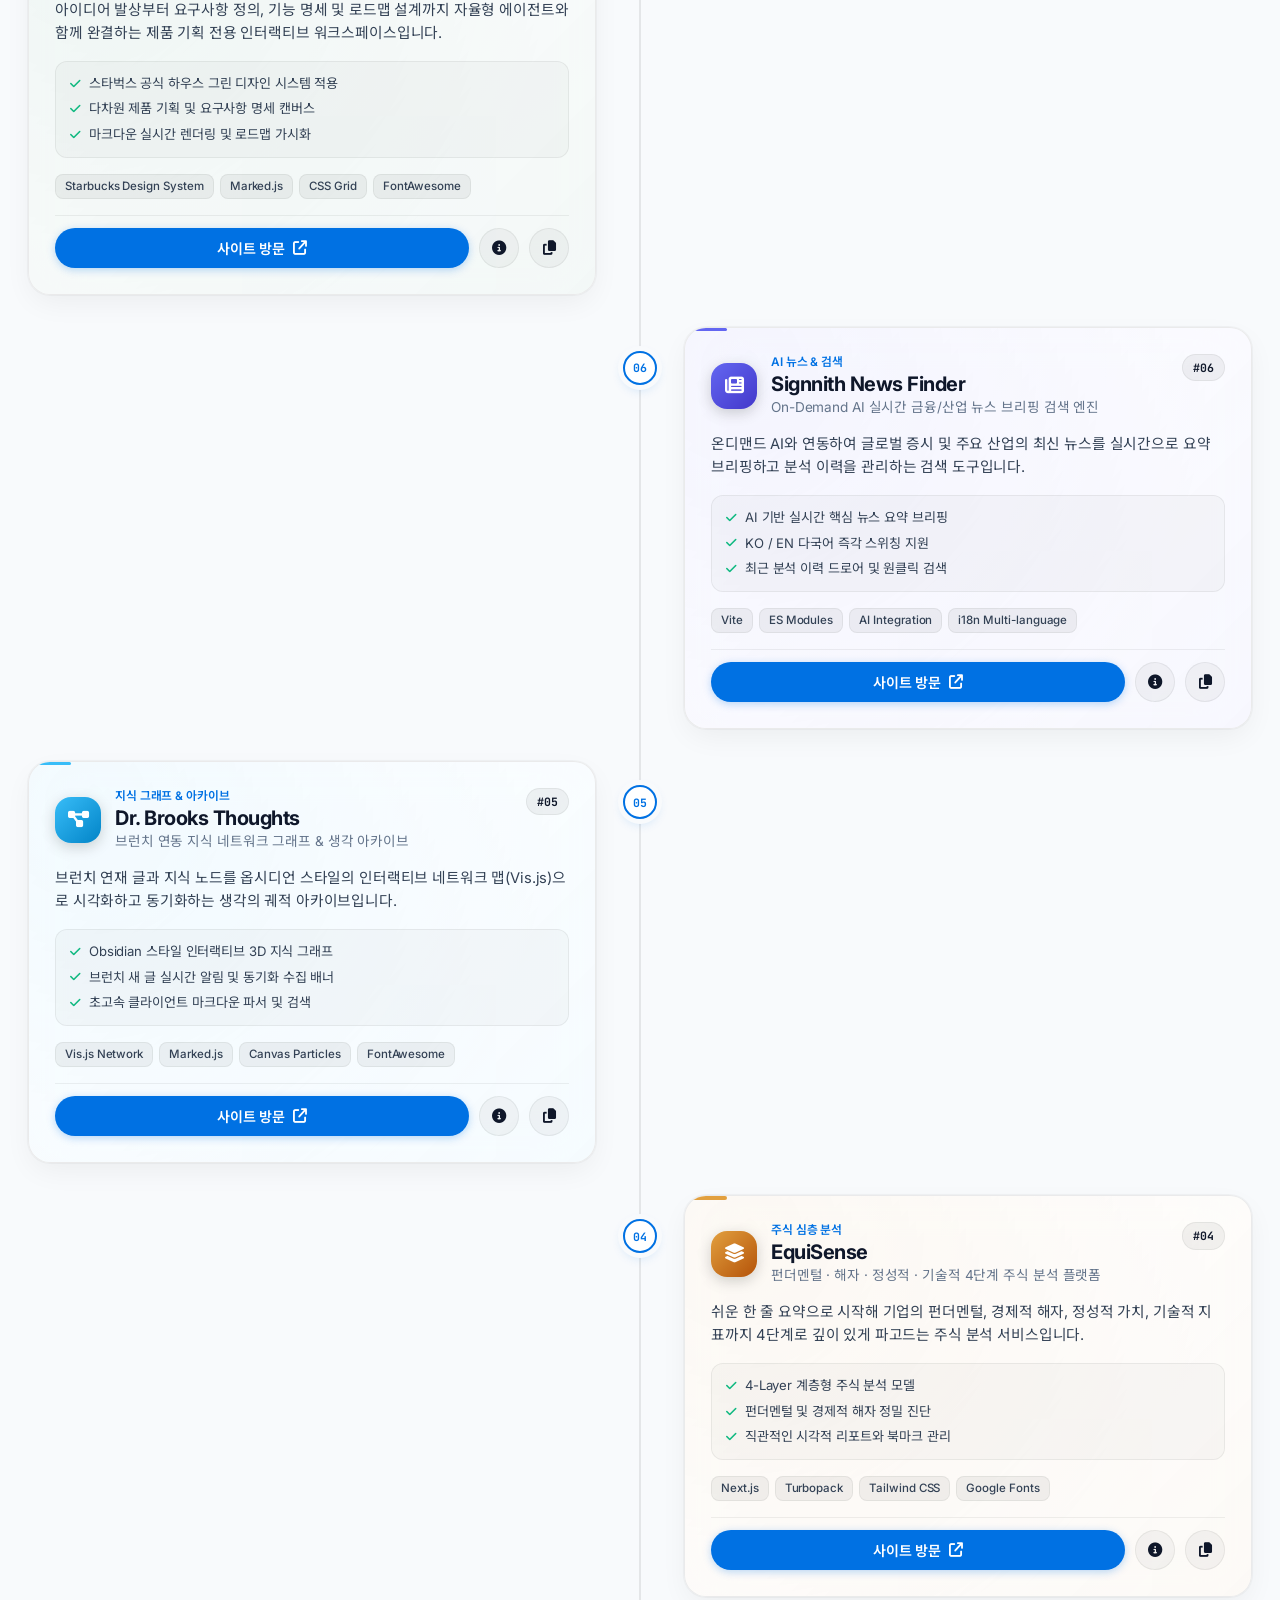
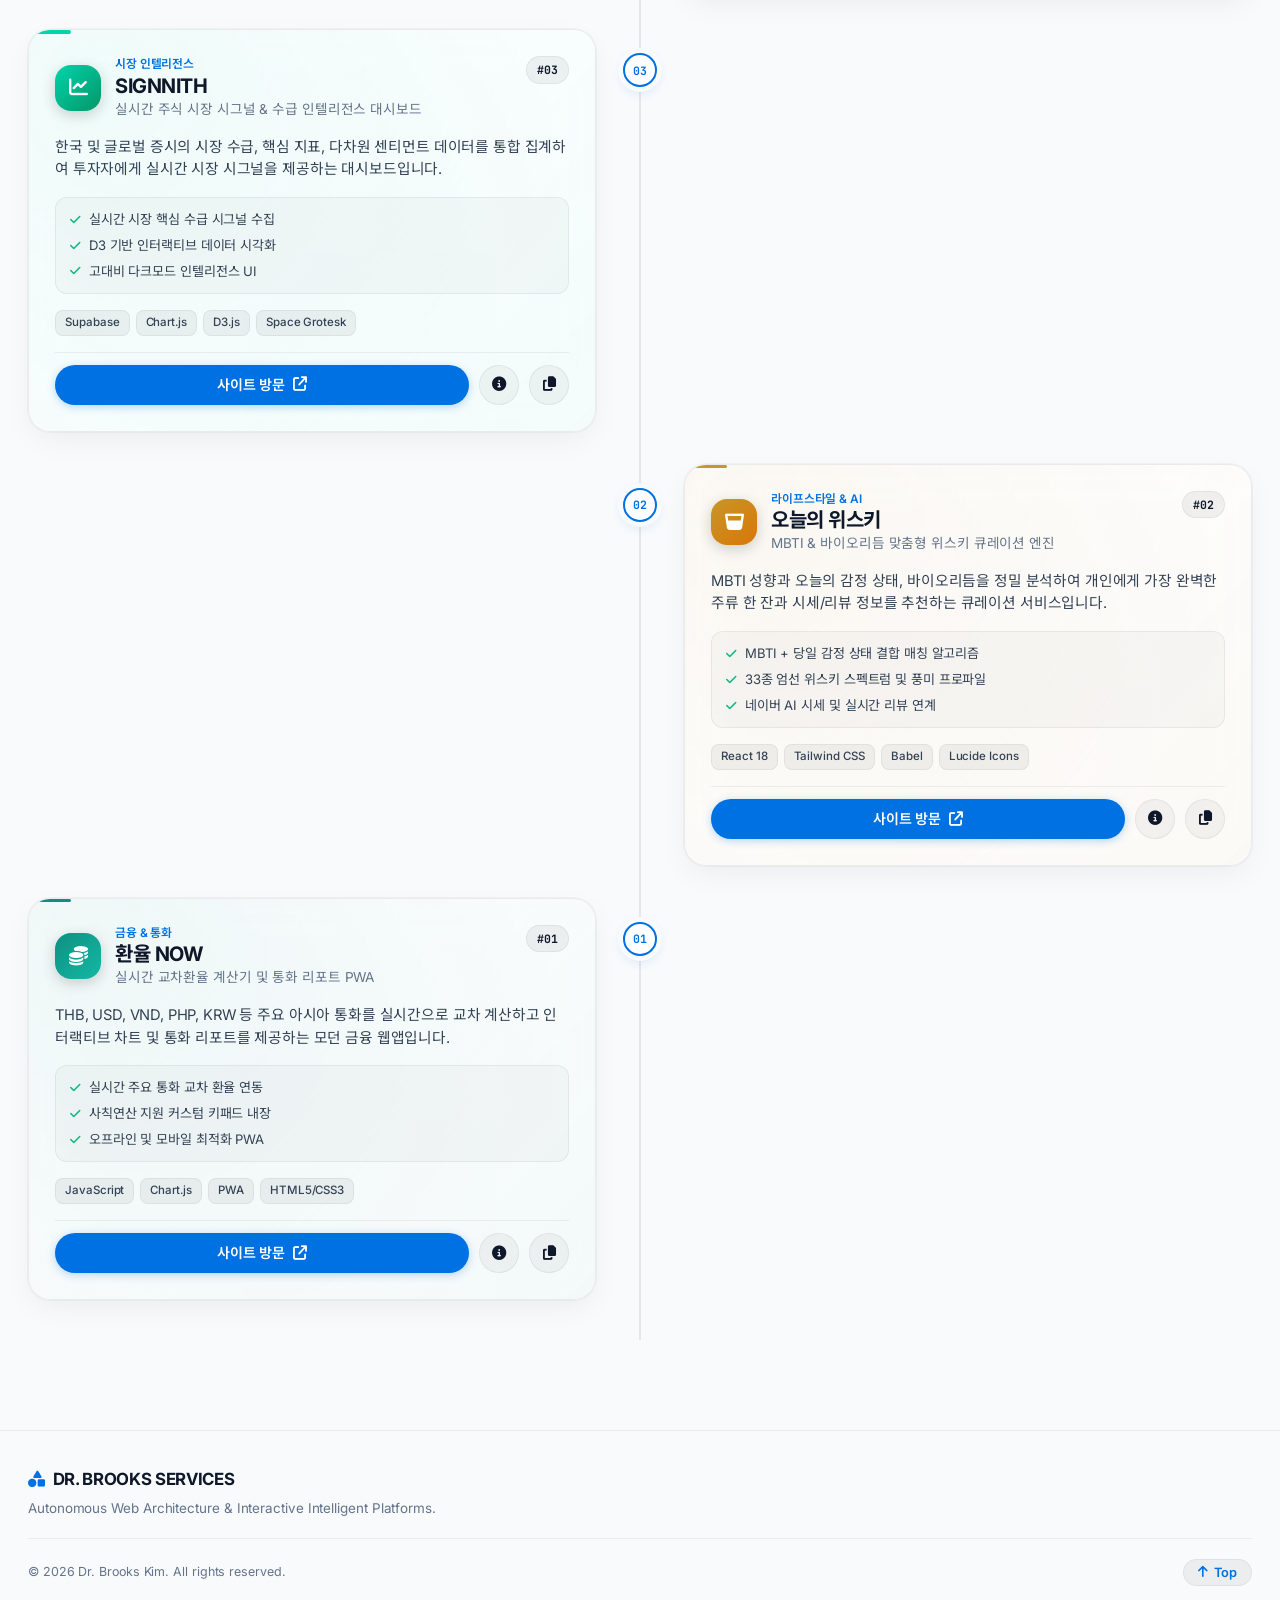
==== commit 8ae66ca0: "feat: 13번째 서비스 EpochWave (https://epochwave.pages.dev/) 추가 및 전방위 동기화" ====
--- a/index.html
+++ b/index.html
@@ -23,7 +23,7 @@
   <link rel="stylesheet" href="https://cdnjs.cloudflare.com/ajax/libs/font-awesome/6.5.1/css/all.min.css">
 
   <!-- Custom Stylesheet -->
-  <link rel="stylesheet" href="style.css?v=20260825_03">
+  <link rel="stylesheet" href="style.css?v=20260916_01">
 </head>
 <body>
 
@@ -127,7 +127,7 @@
     <div class="results-bar-container">
       <div class="results-bar">
         <div class="results-count">
-          <span id="filteredCount">12</span>개의 서비스
+          <span id="filteredCount">13</span>개의 서비스
         </div>
         <div class="results-actions">
           <button id="resetFiltersBtn" class="btn-reset-filters hidden">
@@ -261,6 +261,6 @@
   <div id="toastContainer" class="toast-container" aria-live="polite"></div>
 
   <!-- Application Logic -->
-  <script src="app.js?v=20260821_01"></script>
+  <script src="app.js?v=20260916_01"></script>
 </body>
 </html>
--- a/style.css
+++ b/style.css
@@ -746,81 +746,59 @@
 .showcase-card:hover::before,
 .showcase-card.is-selected::before {
   width: 100%;
-  box-shadow: 0 0 12px var(--card-color, var(--apple-blue));
+  box-shadow: 0 0 14px var(--card-color, var(--apple-blue));
 }
 
 .showcase-card:hover::after,
 .showcase-card.is-selected::after {
-  opacity: 0.95;
-  transform: scale(1.05);
-}
-
-/* On hover/selected: adjust internal typography & badges with smooth transitions */
+  opacity: 0.85;
+  transform: scale(1.04);
+}
+
+/* Theme-Aware Hover Typography: Preserve contrast in both Light & Dark modes */
 .showcase-card:hover .card-title,
 .showcase-card.is-selected .card-title {
-  color: #ffffff !important;
+  color: var(--card-text-title);
 }
 
 .showcase-card:hover .card-tagline,
-.showcase-card.is-selected .card-tagline,
+.showcase-card.is-selected .card-tagline {
+  color: var(--card-text-muted);
+}
+
 .showcase-card:hover .card-desc,
 .showcase-card.is-selected .card-desc {
-  color: rgba(255, 255, 255, 0.94) !important;
-}
-
-.showcase-card:hover .card-seq-badge,
-.showcase-card.is-selected .card-seq-badge {
-  color: rgba(255, 255, 255, 0.9) !important;
-}
-
-.showcase-card:hover .card-cat-badge,
-.showcase-card.is-selected .card-cat-badge {
-  background: rgba(255, 255, 255, 0.22) !important;
-  border-color: rgba(255, 255, 255, 0.35) !important;
-  color: #ffffff !important;
+  color: var(--card-text-desc);
 }
 
 .showcase-card:hover .card-highlights,
 .showcase-card.is-selected .card-highlights {
-  background: rgba(0, 0, 0, 0.2) !important;
-  border-color: rgba(255, 255, 255, 0.22) !important;
-}
-
-.showcase-card:hover .card-highlights li,
-.showcase-card.is-selected .card-highlights li {
-  color: rgba(255, 255, 255, 0.95) !important;
-}
-
-.showcase-card:hover .card-highlights li i,
-.showcase-card.is-selected .card-highlights li i {
-  color: #ffffff !important;
+  border-color: color-mix(in srgb, var(--card-color, var(--apple-blue)) 30%, var(--card-border-subtle));
+  background: color-mix(in srgb, var(--card-color, var(--apple-blue)) 6%, var(--card-bg-subtle));
 }
 
 .showcase-card:hover .tech-badge,
 .showcase-card.is-selected .tech-badge {
-  background: rgba(255, 255, 255, 0.2) !important;
-  border-color: rgba(255, 255, 255, 0.3) !important;
-  color: #ffffff !important;
-}
-
-.showcase-card:hover .card-footer,
-.showcase-card.is-selected .card-footer {
-  border-top-color: rgba(255, 255, 255, 0.2) !important;
+  border-color: color-mix(in srgb, var(--card-color, var(--apple-blue)) 35%, var(--card-border-subtle));
+  background: color-mix(in srgb, var(--card-color, var(--apple-blue)) 10%, var(--card-bg-pill));
+  color: var(--card-text-title);
 }
 
 .showcase-card:hover .btn-card-launch,
 .showcase-card.is-selected .btn-card-launch {
-  background: #ffffff !important;
-  color: #0f172a !important;
-  font-weight: 700;
-  box-shadow: 0 4px 16px rgba(0, 0, 0, 0.25);
+  transform: translateY(-2px);
+  box-shadow: 0 4px 14px color-mix(in srgb, var(--card-color, var(--apple-blue)) 45%, transparent);
 }
 
 .showcase-card:hover .btn-card-detail,
 .showcase-card.is-selected .btn-card-detail {
-  background: rgba(255, 255, 255, 0.24) !important;
-  color: #ffffff !important;
-  border-color: rgba(255, 255, 255, 0.35) !important;
+  border-color: color-mix(in srgb, var(--card-color, var(--apple-blue)) 35%, var(--border-subtle));
+  color: var(--card-color, var(--apple-blue));
+}
+
+[data-theme="dark"] .showcase-card:hover .card-title,
+[data-theme="dark"] .showcase-card.is-selected .card-title {
+  color: #ffffff;
 }
 
 /* Card Header */
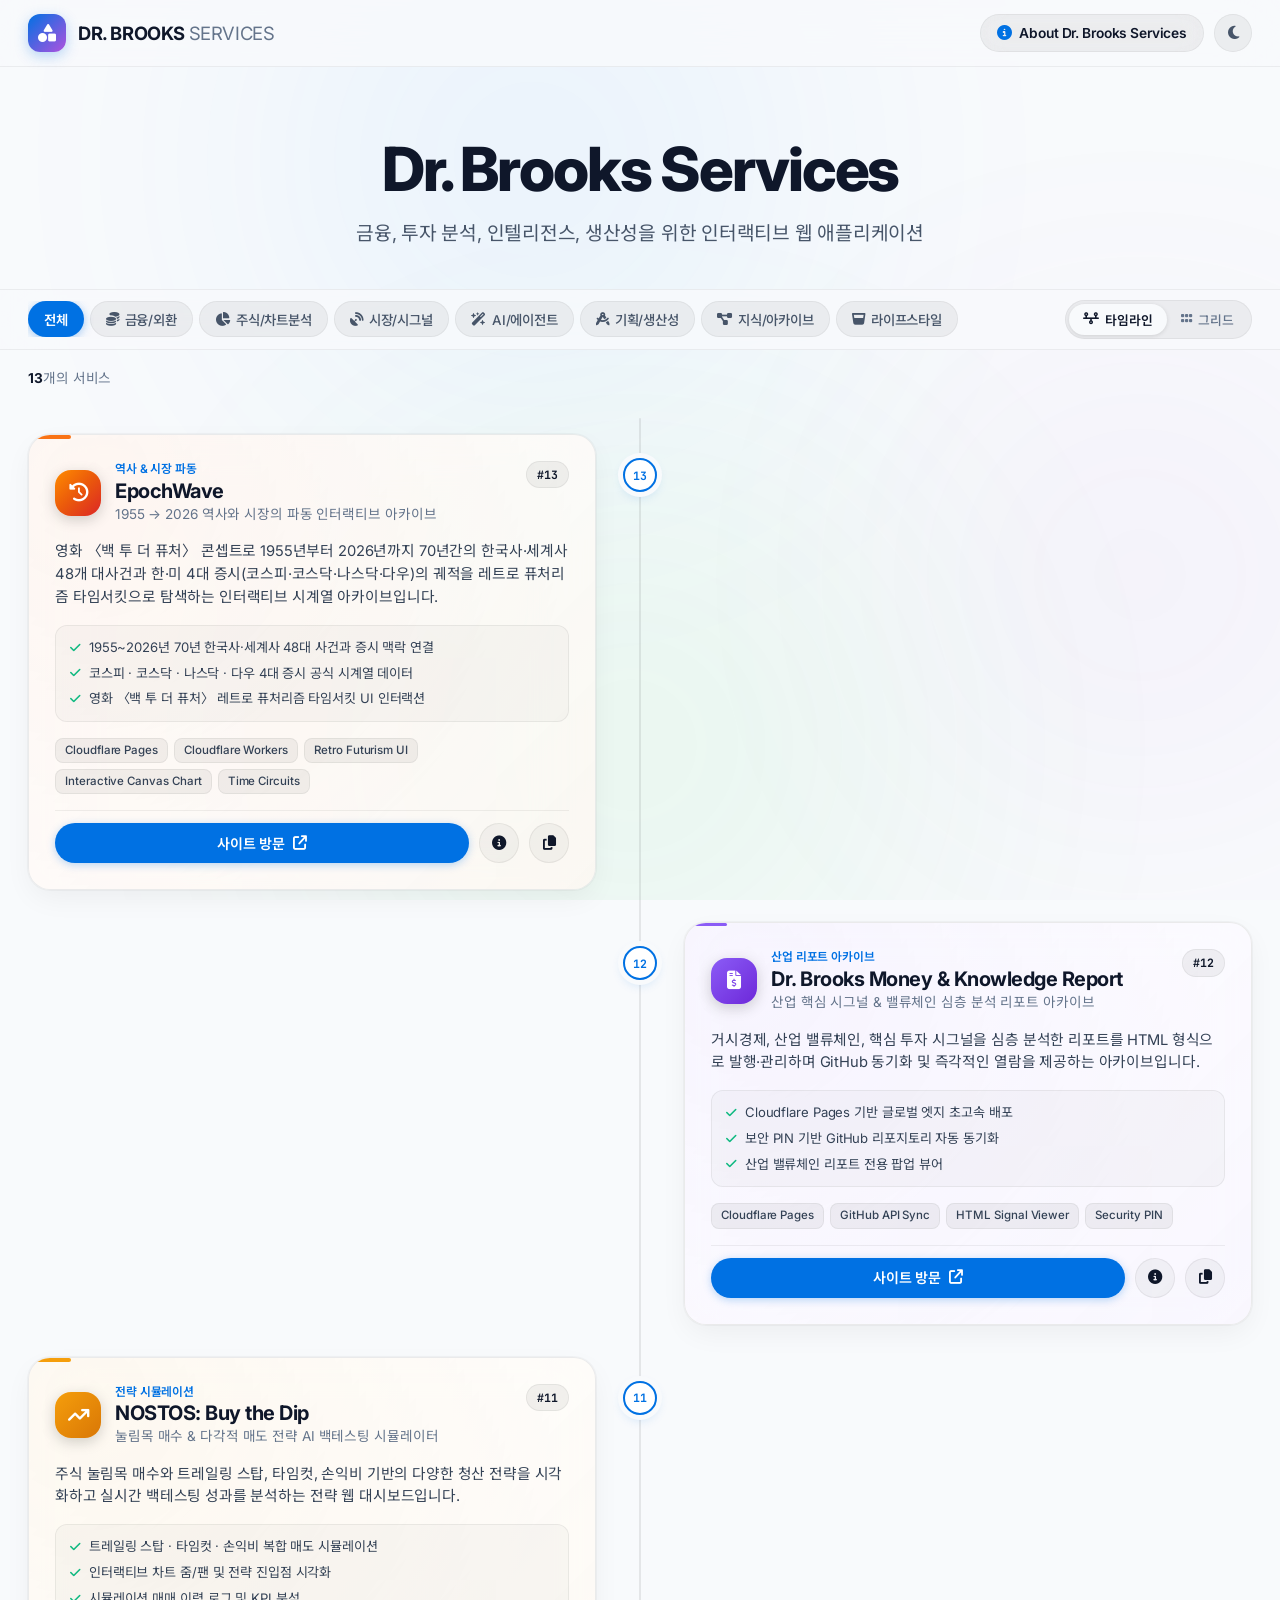
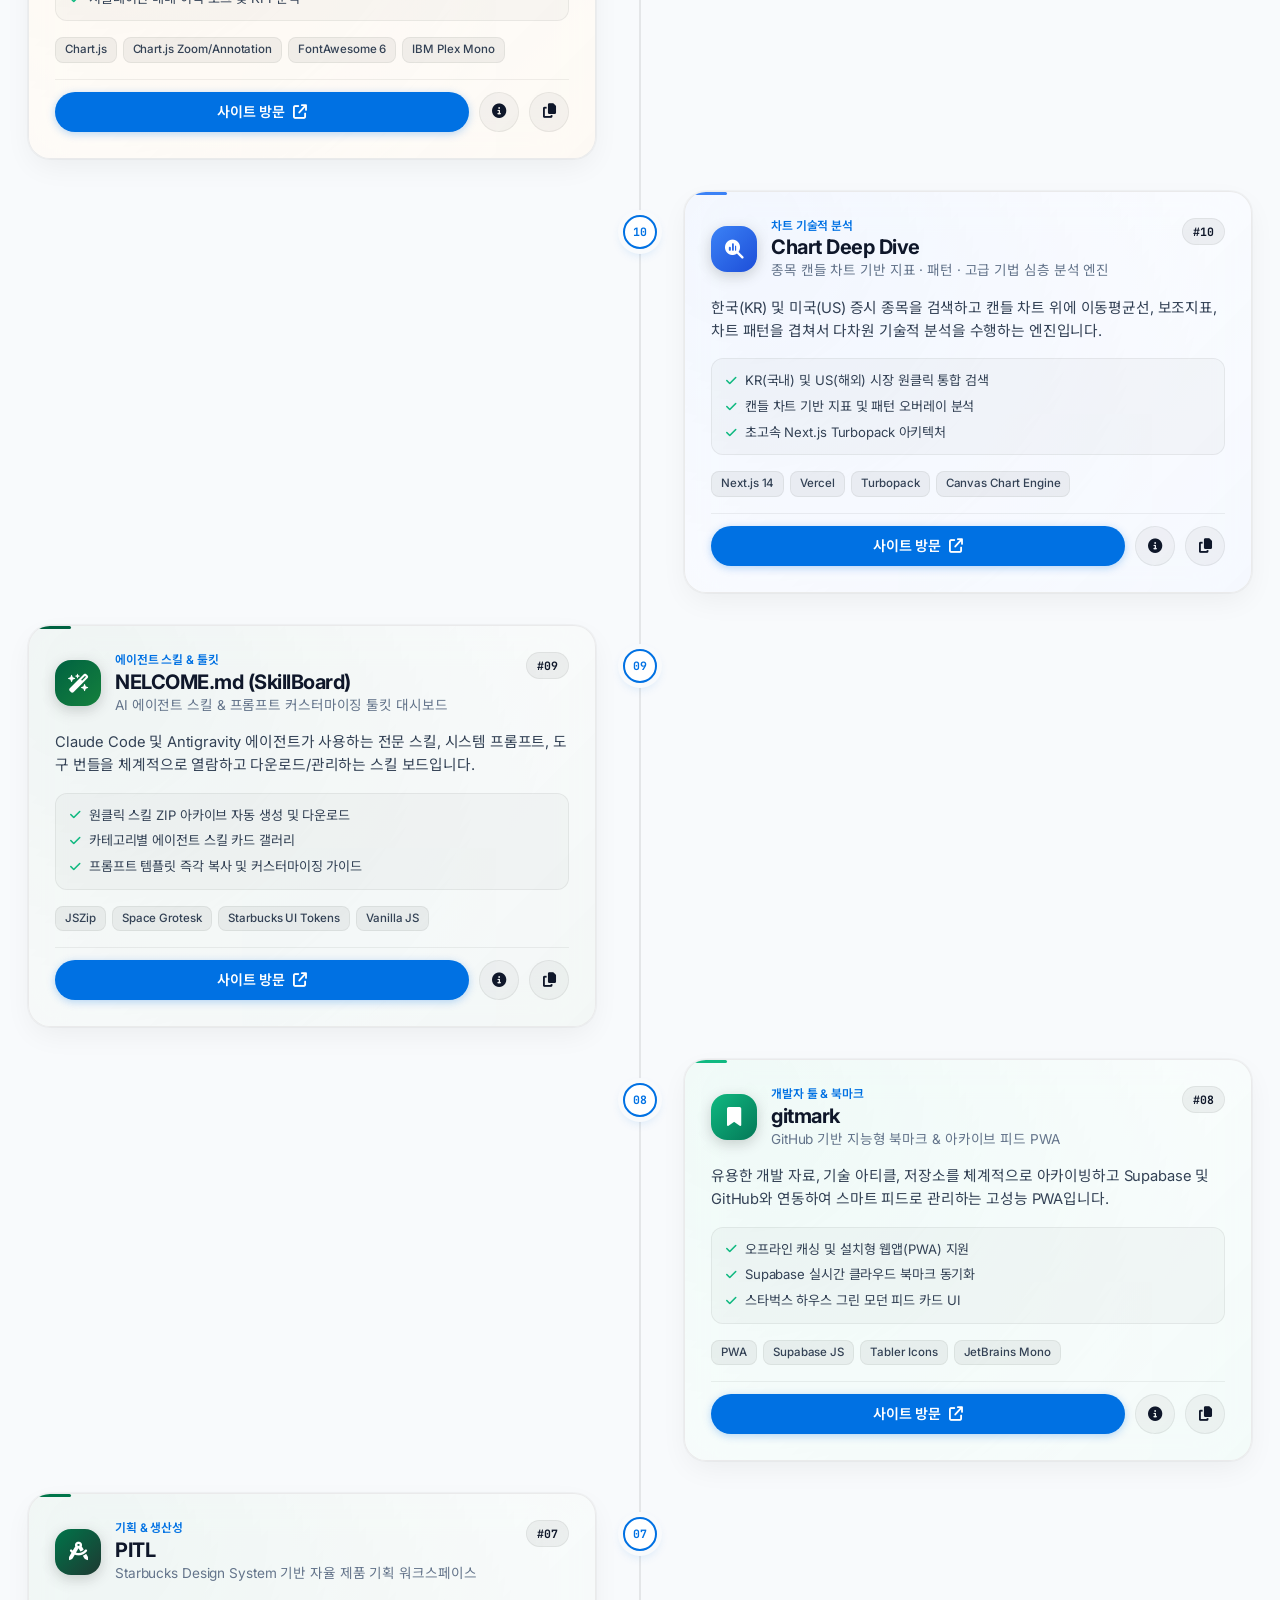
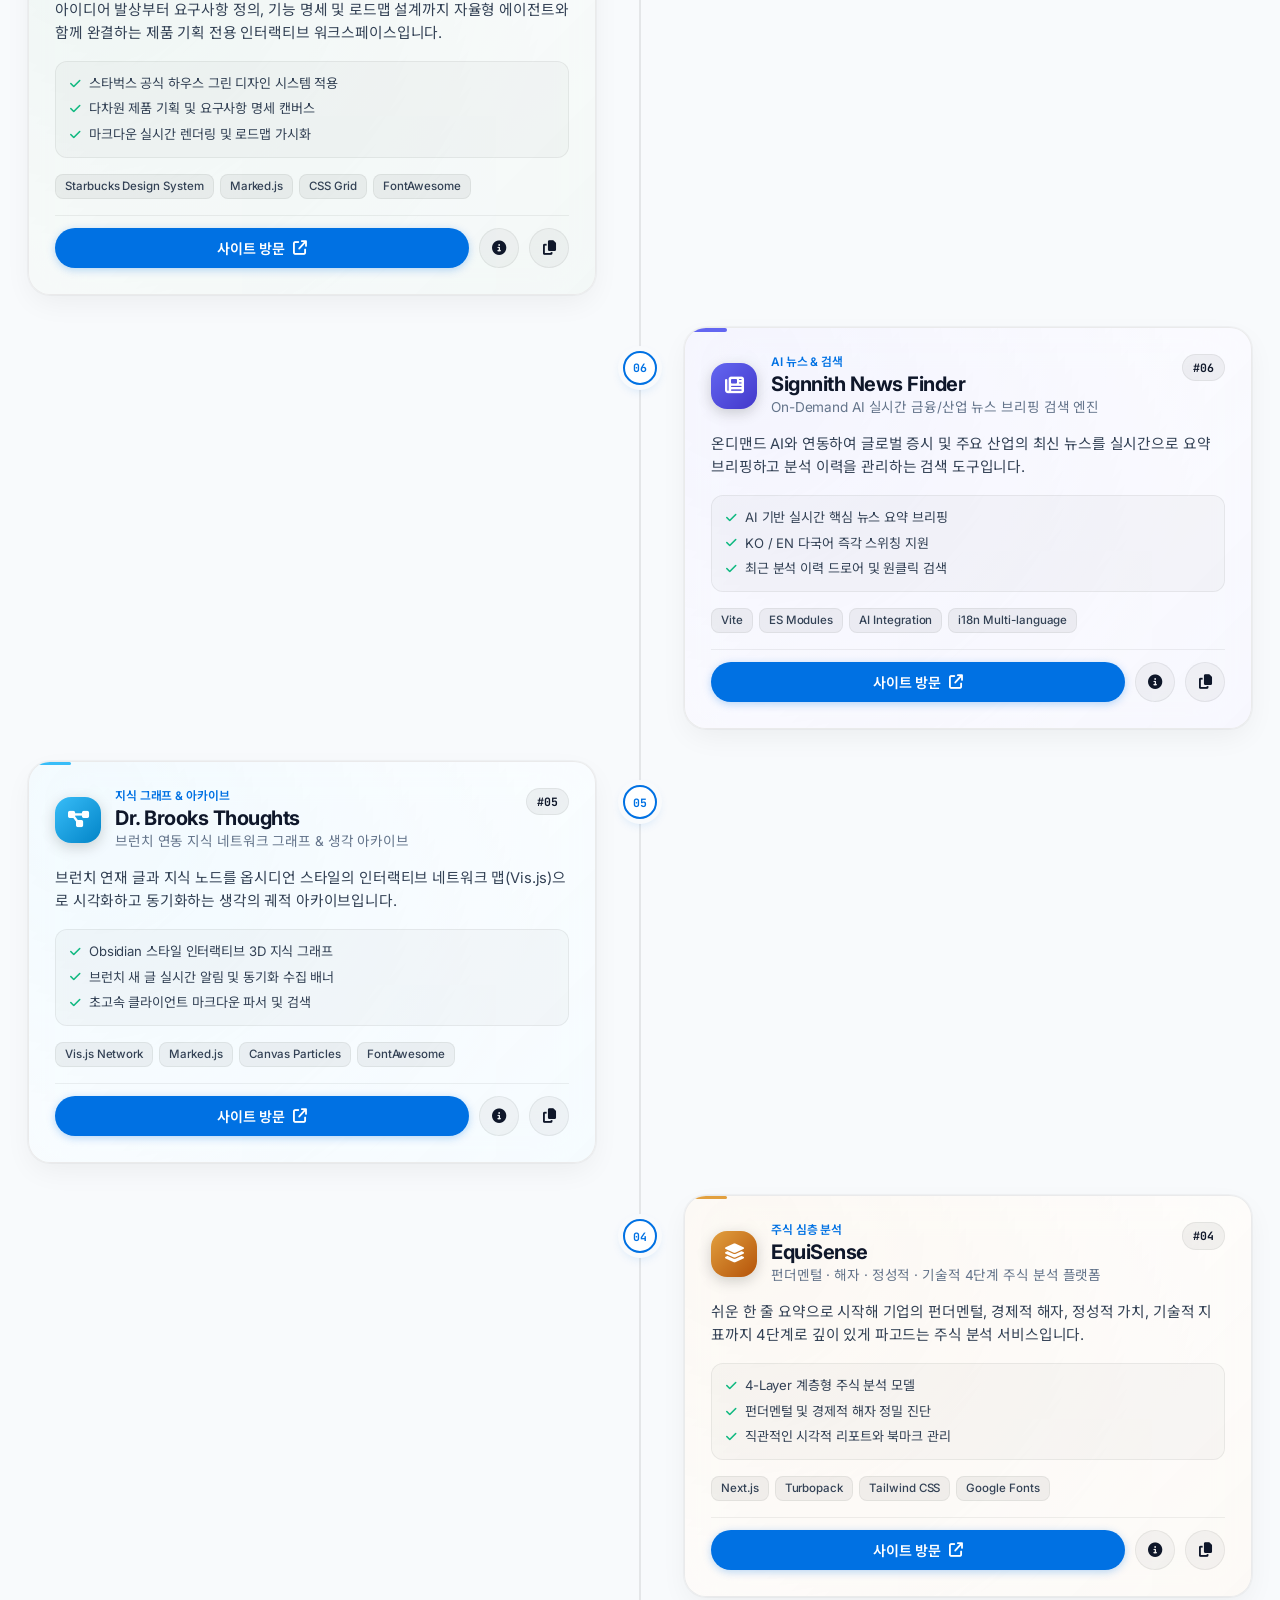
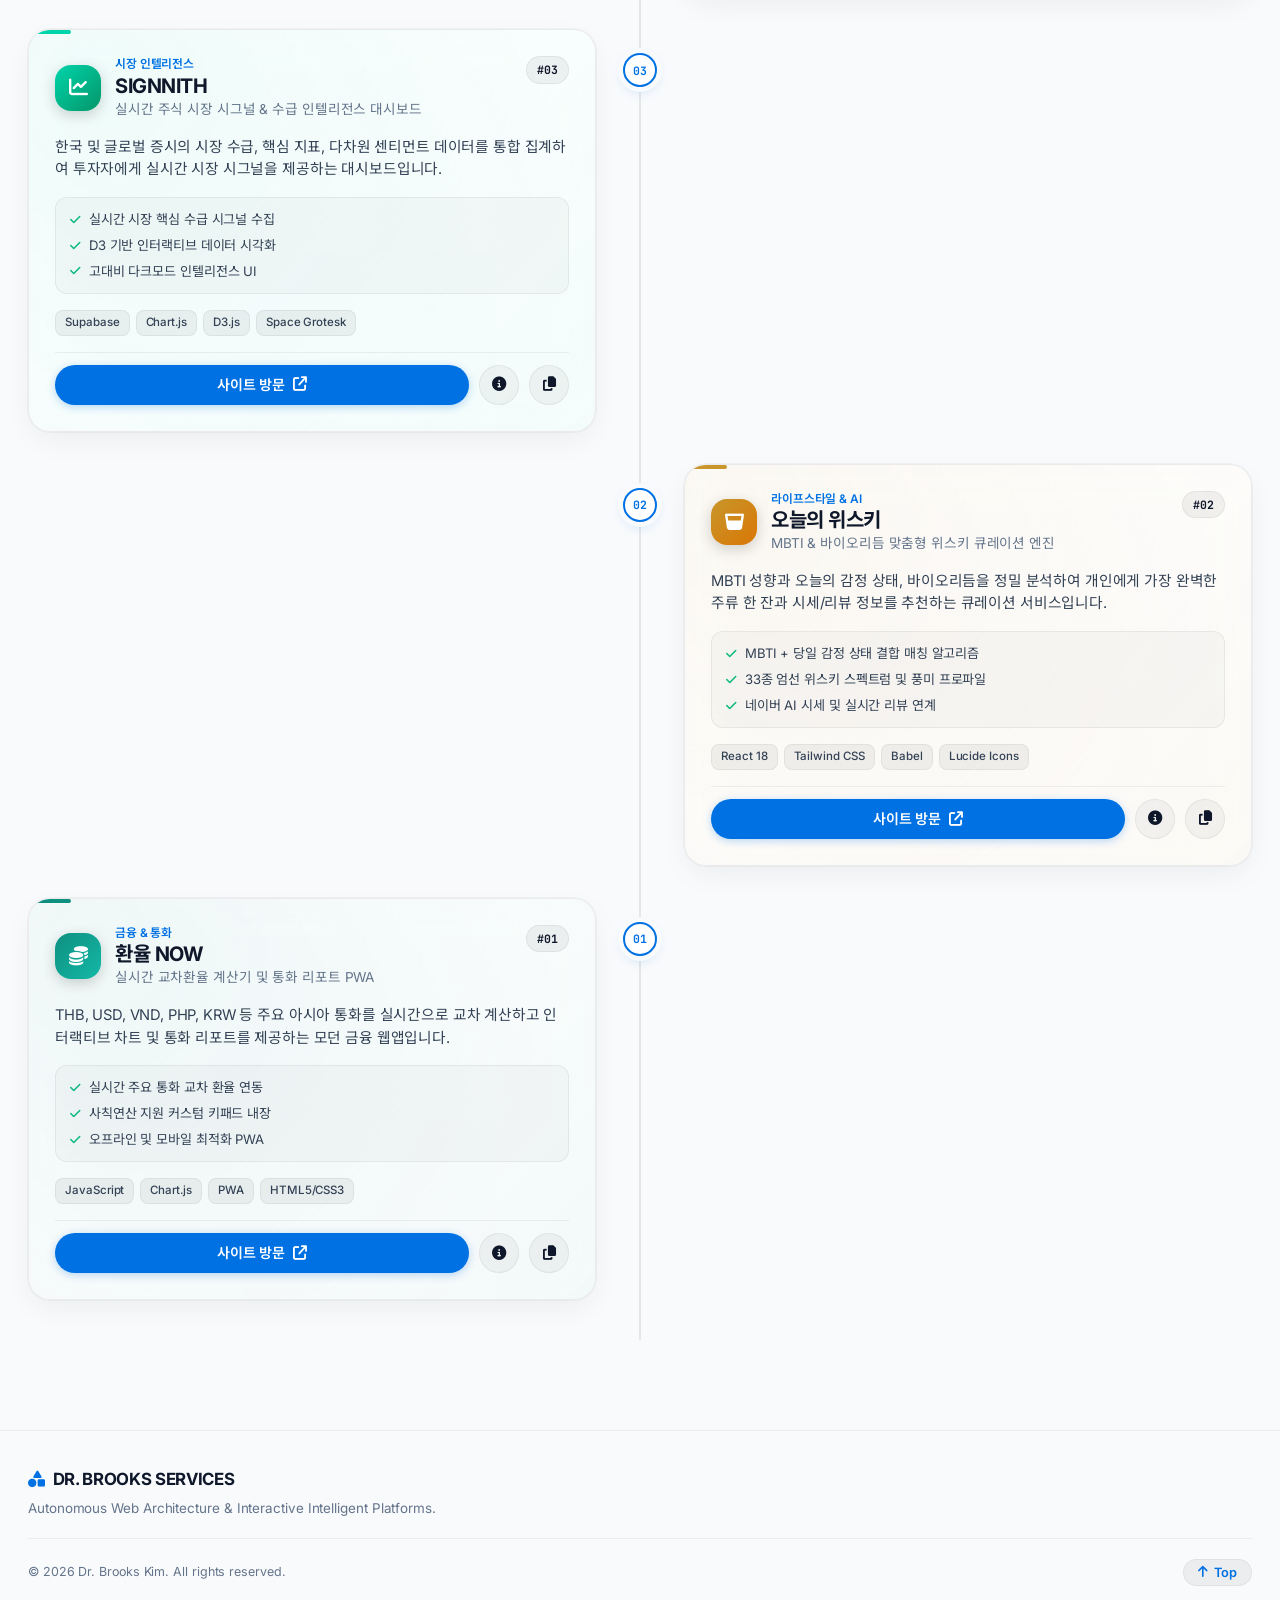
==== commit 72cd125d: "chore: Dr. Brooks Money & Knowledge Report (#12) 타이틀 변경 반영" ====
--- a/index.html
+++ b/index.html
@@ -23,7 +23,7 @@
   <link rel="stylesheet" href="https://cdnjs.cloudflare.com/ajax/libs/font-awesome/6.5.1/css/all.min.css">
 
   <!-- Custom Stylesheet -->
-  <link rel="stylesheet" href="style.css?v=20260916_01">
+  <link rel="stylesheet" href="style.css?v=20260917_01">
 </head>
 <body>
 
@@ -261,6 +261,6 @@
   <div id="toastContainer" class="toast-container" aria-live="polite"></div>
 
   <!-- Application Logic -->
-  <script src="app.js?v=20260916_01"></script>
+  <script src="app.js?v=20260917_01"></script>
 </body>
 </html>
